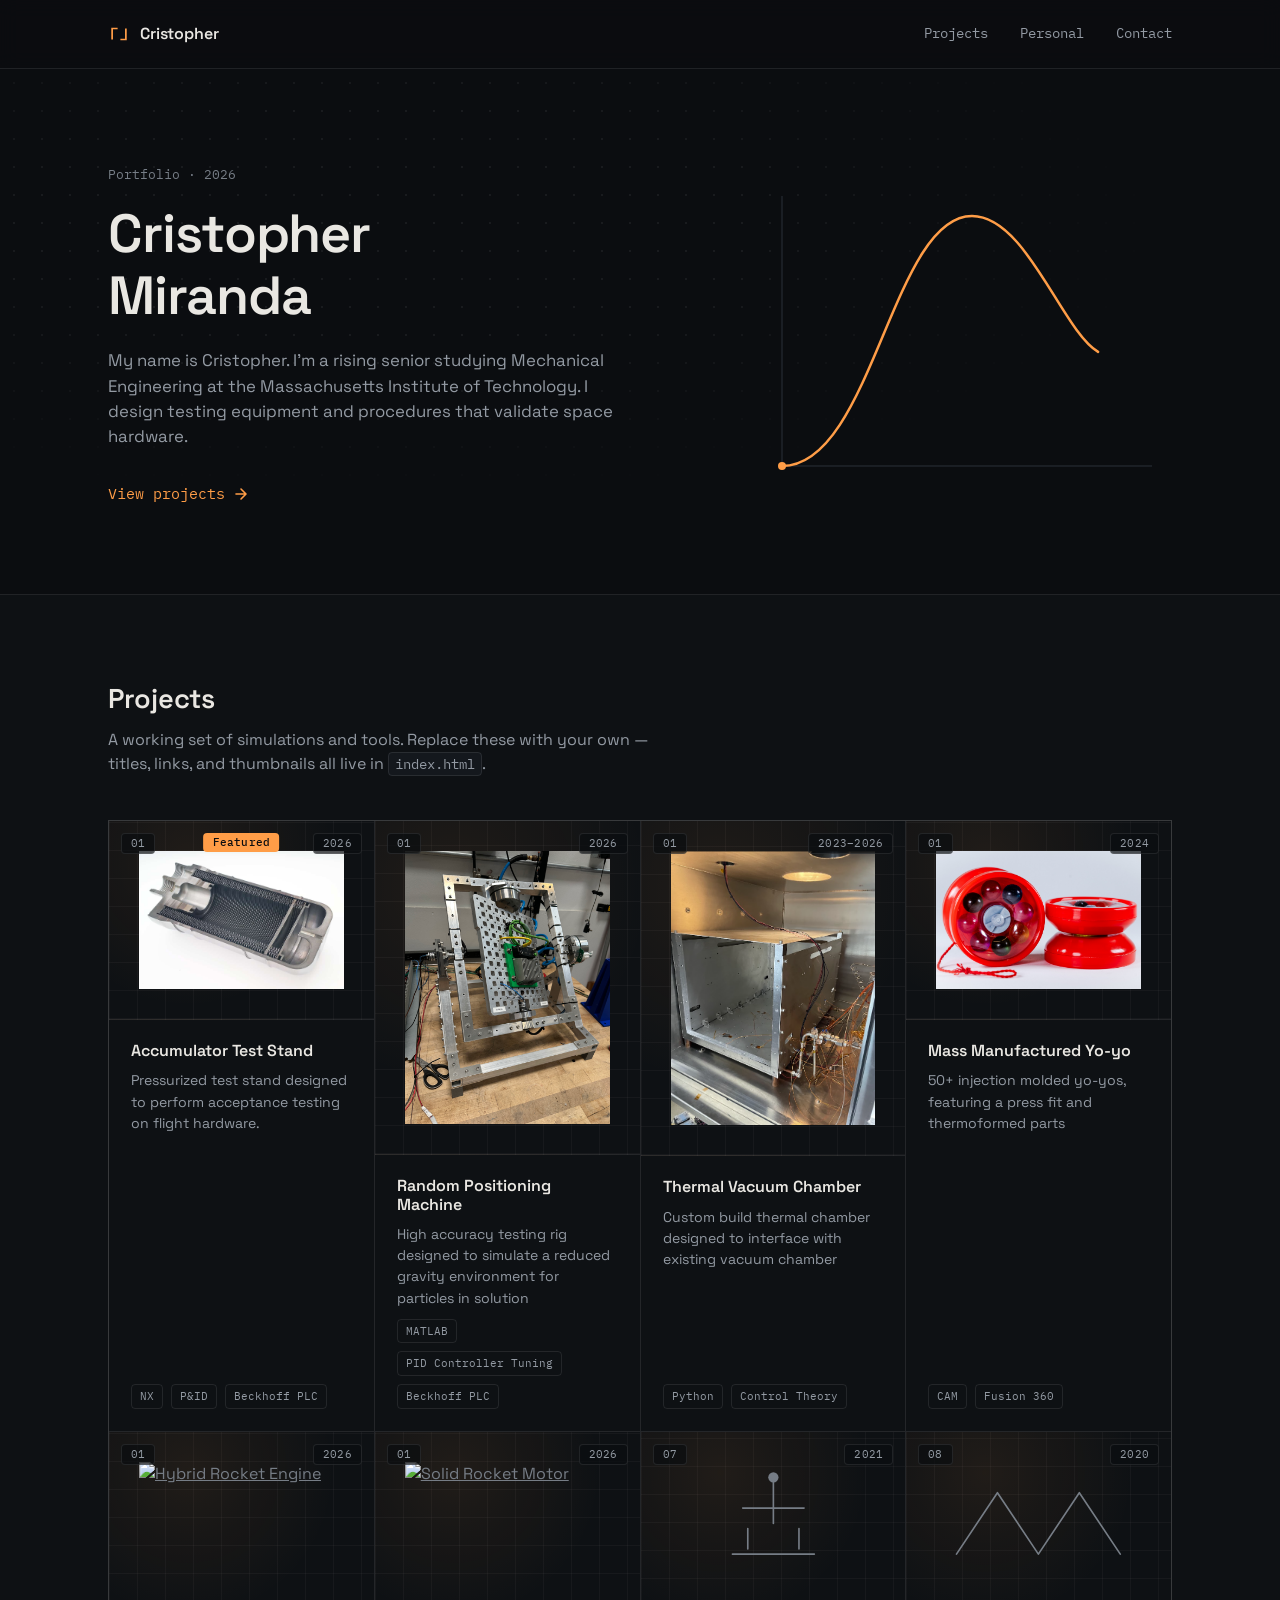
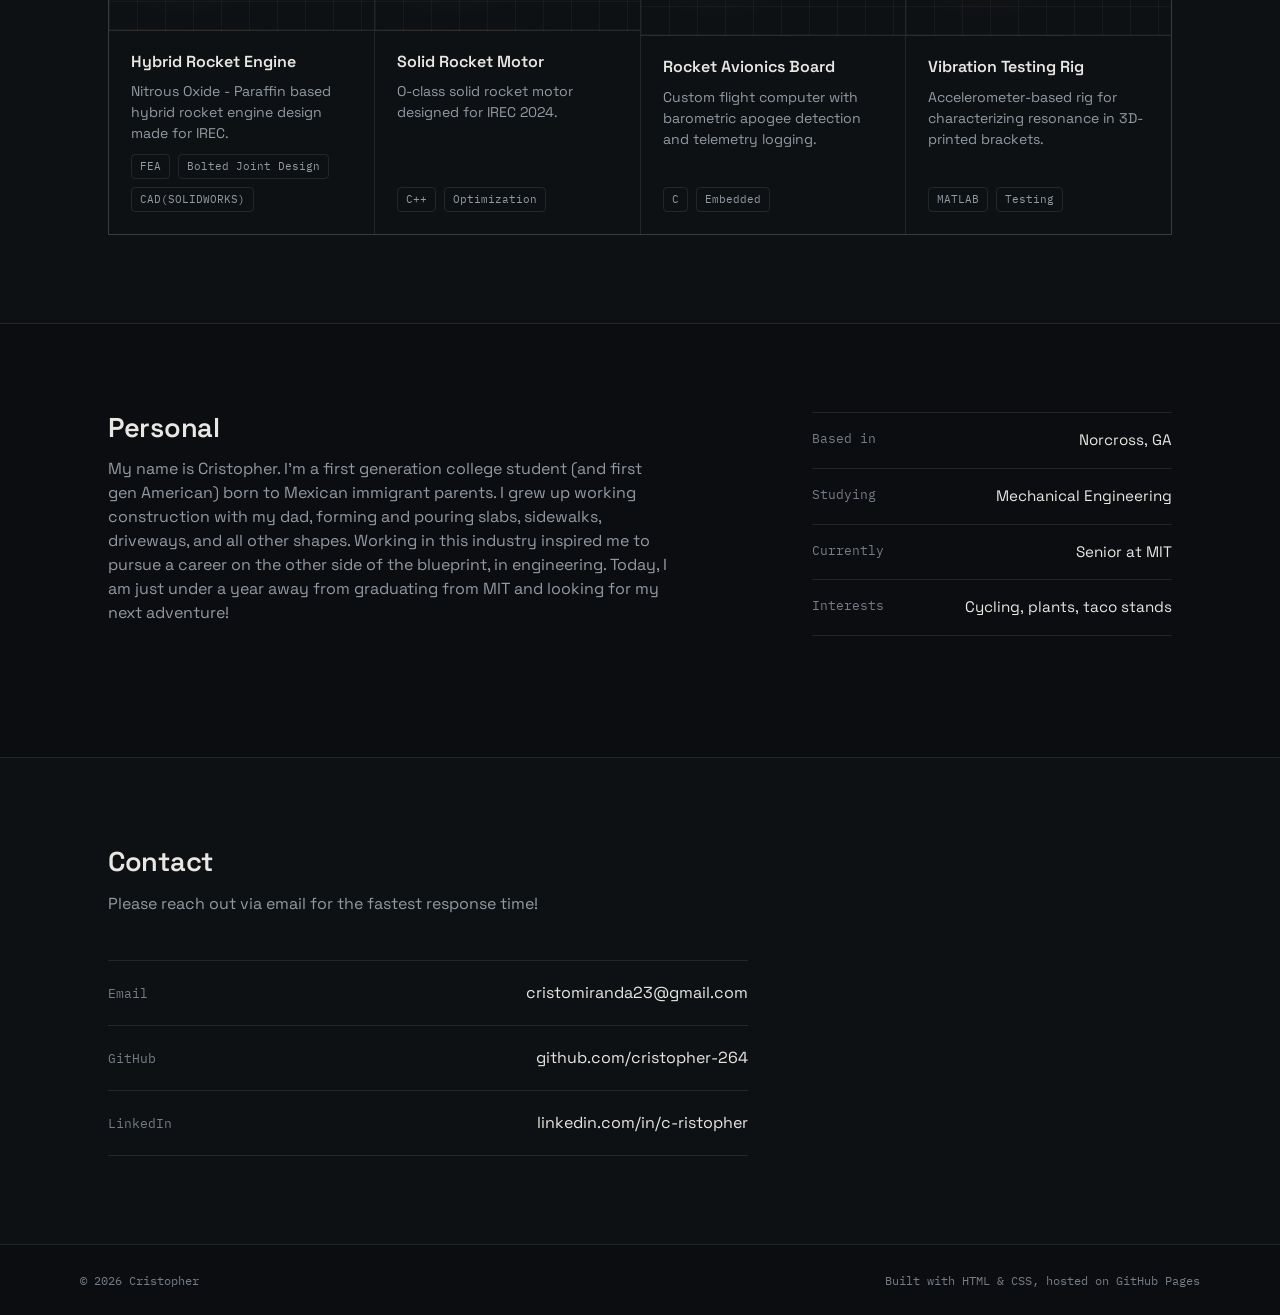
==== index.html @ 9277e711 "adding two projects and images" ====
<!DOCTYPE html>
<html lang="en">
<head>
<meta charset="UTF-8">
<meta name="viewport" content="width=device-width, initial-scale=1.0">
<title>Cristopher — Portfolio</title>
<meta name="description" content="Cristopher Miranda">
<link rel="icon" href="data:image/svg+xml,%3Csvg xmlns='http://www.w3.org/2000/svg' viewBox='0 0 32 32'%3E%3Crect width='32' height='32' fill='%230b0d10'/%3E%3Cpath d='M6 24 L6 8 M6 8 L14 8' stroke='%23ff9d47' stroke-width='2.5' fill='none'/%3E%3Cpath d='M26 8 L26 24 M26 24 L18 24' stroke='%23ff9d47' stroke-width='2.5' fill='none'/%3E%3C/svg%3E">
<link rel="preconnect" href="https://fonts.googleapis.com">
<link rel="preconnect" href="https://fonts.gstatic.com" crossorigin>
<link href="https://fonts.googleapis.com/css2?family=Space+Grotesk:wght@400;500;600;700&family=IBM+Plex+Mono:wght@400;500&display=swap" rel="stylesheet">
<link rel="stylesheet" href="style.css">
</head>
<body>

<a class="skip-link" href="#main">Skip to content</a>

<header class="site-header">
  <div class="wrap header-inner">
    <a class="brand" href="#top">
      <svg class="brand-mark" viewBox="0 0 32 32" aria-hidden="true">
        <path d="M6 24 L6 8 L14 8" stroke="currentColor" stroke-width="2.5" fill="none"/>
        <path d="M26 8 L26 24 L18 24" stroke="currentColor" stroke-width="2.5" fill="none"/>
      </svg>
      <span>Cristopher</span>
    </a>

    <button class="nav-toggle" id="navToggle" aria-expanded="false" aria-controls="primaryNav" aria-label="Toggle navigation">
      <span></span><span></span><span></span>
    </button>

    <nav class="primary-nav" id="primaryNav">
      <a href="#projects">Projects</a>
      <a href="#personal">Personal</a>
      <a href="#contact">Contact</a>
    </nav>
  </div>
</header>

<main id="main">

  <section class="hero" id="top">
    <div class="hero-grid" aria-hidden="true"></div>
    <div class="wrap hero-inner">
      <div class="hero-copy">
        <p class="eyebrow">Portfolio · 2026</p>
        <h1>Cristopher<br>Miranda</h1>
        <p class="hero-lede">
          My name is Cristopher. I'm a rising senior studying Mechanical
          Engineering at the Massachusetts Institute of Technology. I design
          testing equipment and procedures that validate space hardware. 
        </p>
        <a class="hero-link" href="#projects">
          View projects
          <svg viewBox="0 0 16 16" aria-hidden="true"><path d="M3 8h9M8 3l5 5-5 5" stroke="currentColor" stroke-width="1.6" fill="none" stroke-linecap="round" stroke-linejoin="round"/></svg>
        </a>
      </div>

      <svg class="hero-plot" viewBox="0 0 420 320" aria-hidden="true">
        <g class="plot-axes" stroke="#2a3138" stroke-width="1">
          <line x1="30" y1="290" x2="400" y2="290"/>
          <line x1="30" y1="290" x2="30" y2="20"/>
        </g>
        <path class="plot-curve" d="M30 290 C 120 290, 140 40, 220 40 S 340 290, 400 120"
              fill="none" stroke="#ff9d47" stroke-width="2.5" stroke-linecap="round"/>
        <circle class="plot-dot" cx="30" cy="290" r="4" fill="#ff9d47"/>
      </svg>
    </div>
  </section>

  <section class="projects" id="projects">
    <div class="wrap">
      <div class="section-head">
        <h2>Projects</h2>
        <p>A working set of simulations and tools. Replace these with your own — titles, links, and thumbnails all live in <code>index.html</code>.</p>
      </div>

      <div class="project-grid">

        <article class="project-card is-featured">
          <a class="project-art" href="projects/accumulator-test-stand.html" target="_blank" rel="noopener" aria-label="View Accumulator Test Stand project details">
            <span class="badge badge-index">01</span>
            <span class="badge badge-featured">Featured</span>
            <span class="badge badge-year">2026</span>
            <img src="images/accumulator-test-stand-thumb.jpg" alt="Accumulator Test Stand"> 
          </a>
          <div class="project-body">
            <h3>Accumulator Test Stand</h3>
            <p>Pressurized test stand designed to perform acceptance testing on flight hardware.</p>
            <div class="project-tags"><span>NX</span><span>P&ID</span><span>Beckhoff PLC</span></div>
          </div>
        </article>

        <article class="project-card">
          <a class="project-art" href="projects/random-positioning-machine.html" target="_blank" rel="noopener" aria-label="View Random Positioning Machine project details">
            <span class="badge badge-index">01</span>
            <span class="badge badge-year">2026</span>
            <img src="images/random-positioning-machine-thumb.jpg" alt="Random Positioning Machine"> 
          </a>
          <div class="project-body">
            <h3>Random Positioning Machine</h3>
            <p>High accuracy testing rig designed to simulate a reduced gravity environment for particles in solution</p>
            <div class="project-tags"><span>MATLAB</span><span>PID Controller Tuning</span><span>Beckhoff PLC</span></div>
          </div>
        </article>

        <article class="project-card">
          <a class="project-art" href="projects/thermal-vacuum-chamber.html" target="_blank" rel="noopener" aria-label="View Thermal Vacuum Chamber project details">
            <span class="badge badge-index">01</span>
            <span class="badge badge-year">2023–2026</span>
            <img src="images/thermal-vacuum-chamber-thumb.png" alt="Thermal Vacuum Chamber"> 
          </a>
          <div class="project-body">
            <h3>Thermal Vacuum Chamber</h3>
            <p>Custom build thermal chamber designed to interface with existing vacuum chamber</p>
            <div class="project-tags"><span>Python</span><span>Control Theory</span></div>
          </div>
        </article>

        <article class="project-card">
          <a class="project-art" href="projects/mass-manufactured-yoyo.html" target="_blank" rel="noopener" aria-label="View Yoyo project details">
            <span class="badge badge-index">01</span>
            <span class="badge badge-year">2024</span>
            <img src="images/mass-manufactured-yoyo-thumb.jpg" alt="Mass Manufactured Yoyo"> 
          </a>
          <div class="project-body">
            <h3>Mass Manufactured Yo-yo</h3>
            <p>50+ injection molded yo-yos, featuring a press fit and thermoformed parts</p>
            <div class="project-tags"><span>CAM</span><span>Fusion 360</span></div>
          </div>
        </article>

        <article class="project-card">
          <a class="project-art" href="projects/hybrid-rocket-engine.html" target="_blank" rel="noopener" aria-label="View Hybrid Rocket Engine project details">
            <span class="badge badge-index">01</span>
            <span class="badge badge-year">2026</span>
            <img src="images/hybrid-rocket-engine.jpg" alt="Hybrid Rocket Engine"> 
          </a>
          <div class="project-body">
            <h3>Hybrid Rocket Engine</h3>
            <p>Nitrous Oxide - Paraffin based hybrid rocket engine design made for IREC.</p>
            <div class="project-tags"><span>FEA</span><span>Bolted Joint Design</span><span>CAD(SOLIDWORKS)</span></div>
          </div>
        </article>

        <article class="project-card">
          <a class="project-art" href="projects/solid-rocket-motor.html" target="_blank" rel="noopener" aria-label="View Solid Rocket Motor project details">
            <span class="badge badge-index">01</span>
            <span class="badge badge-year">2026</span>
            <img src="images/solid-rocket-motor-thumb.jpg" alt="Solid Rocket Motor"> 
          </a>
          <div class="project-body">
            <h3>Solid Rocket Motor</h3>
            <p>O-class solid rocket motor designed for IREC 2024.</p>
            <div class="project-tags"><span>C++</span><span>Optimization</span></div>
          </div>
        </article>

        <article class="project-card">
          <div class="project-art">
            <span class="badge badge-index">07</span>
            <span class="badge badge-year">2021</span>
            <svg viewBox="0 0 200 140" aria-hidden="true">
              <path d="M100 15 L100 60 M70 45 L130 45 M60 90 h80 M75 65 v20 M125 65 v20" fill="none" stroke="currentColor" stroke-width="1.6" stroke-linecap="round"/>
              <circle cx="100" cy="15" r="5" fill="currentColor"/>
            </svg>
          </div>
          <div class="project-body">
            <h3>Rocket Avionics Board</h3>
            <p>Custom flight computer with barometric apogee detection and telemetry logging.</p>
            <div class="project-tags"><span>C</span><span>Embedded</span></div>
          </div>
        </article>

        <article class="project-card">
          <div class="project-art">
            <span class="badge badge-index">08</span>
            <span class="badge badge-year">2020</span>
            <svg viewBox="0 0 200 140" aria-hidden="true">
              <path d="M20 90 L60 30 L100 90 L140 30 L180 90" fill="none" stroke="currentColor" stroke-width="1.6" stroke-linejoin="round" stroke-linecap="round"/>
            </svg>
          </div>
          <div class="project-body">
            <h3>Vibration Testing Rig</h3>
            <p>Accelerometer-based rig for characterizing resonance in 3D-printed brackets.</p>
            <div class="project-tags"><span>MATLAB</span><span>Testing</span></div>
          </div>
        </article>

      </div>
    </div>
  </section>

  <section class="personal" id="personal">
    <div class="wrap personal-inner">
      <div class="section-head">
        <h2>Personal</h2>
        <p>
          My name is Cristopher. I'm a first generation college student (and first 
          gen American) born to Mexican immigrant parents. I grew up working construction
          with my dad, forming and pouring slabs, sidewalks, driveways, and all other
          shapes. Working in this industry inspired me to pursue a career on the other
          side of the blueprint, in engineering. Today, I am just under a year away from 
          graduating from MIT and looking for my next adventure!
        </p>
      </div>

      <dl class="readout">
        <div><dt>Based in</dt><dd>Norcross, GA</dd></div>
        <div><dt>Studying</dt><dd>Mechanical Engineering</dd></div>
        <div><dt>Currently</dt><dd>Senior at MIT</dd></div>
        <div><dt>Interests</dt><dd>Cycling, plants, taco stands</dd></div>
      </dl>
    </div>
  </section>

  <section class="contact" id="contact">
    <div class="wrap contact-inner">
      <div class="section-head">
        <h2>Contact</h2>
        <p>Please reach out via email for the fastest response time!</p>
      </div>

      <ul class="contact-list">
        <li><span>Email</span><a href="mailto:cristomiranda23@gmail.com">cristomiranda23@gmail.com</a></li>
        <li><span>GitHub</span><a href="https://github.com/cristopher-264" target="_blank" rel="noopener">github.com/cristopher-264</a></li>
        <li><span>LinkedIn</span><a href="https://www.linkedin.com/in/c-ristopher" target="_blank" rel="noopener">linkedin.com/in/c-ristopher</a></li>
      </ul>
    </div>
  </section>

</main>

<footer class="site-footer">
  <div class="wrap footer-inner">
    <span>&copy; <span id="year"></span> Cristopher</span>
    <span>Built with HTML &amp; CSS, hosted on GitHub Pages</span>
  </div>
</footer>

<script src="script.js"></script>
</body>
</html>
---- style.css ----
/* ---------------------------------------------------
   Tokens
--------------------------------------------------- */
:root{
  --bg: #0b0d10;
  --bg-alt: #0e1114;
  --surface: #14181d;
  --border: rgba(255,255,255,0.09);
  --border-strong: rgba(255,255,255,0.18);
  --text: #e9e7e2;
  --text-dim: #939aa3;
  --text-faint: #767d86;
  --accent: #ff9d47;
  --accent-dim: rgba(255,157,71,0.14);

  --font-display: 'Space Grotesk', system-ui, sans-serif;
  --font-mono: 'IBM Plex Mono', ui-monospace, monospace;

  --wrap: 1120px;
}

*{ box-sizing: border-box; }
html{ scroll-behavior: smooth; }

body{
  margin: 0;
  background: var(--bg);
  color: var(--text);
  font-family: var(--font-display);
  line-height: 1.5;
  -webkit-font-smoothing: antialiased;
}

@media (prefers-reduced-motion: reduce){
  html{ scroll-behavior: auto; }
  *{ animation-duration: 0.01ms !important; animation-iteration-count: 1 !important; transition-duration: 0.01ms !important; }
}

.wrap{
  max-width: var(--wrap);
  margin: 0 auto;
  padding: 0 28px;
}

h1, h2, h3{
  font-family: var(--font-display);
  font-weight: 600;
  line-height: 1.15;
  margin: 0;
}

p{ margin: 0; }

a{ color: inherit; }

code{
  font-family: var(--font-mono);
  background: var(--surface);
  border: 1px solid var(--border);
  padding: 0.1em 0.4em;
  border-radius: 4px;
  font-size: 0.9em;
}

.skip-link{
  position: absolute;
  left: -999px;
  top: 0;
  background: var(--accent);
  color: #14181d;
  padding: 10px 16px;
  font-family: var(--font-mono);
  font-size: 0.85rem;
  z-index: 100;
}
.skip-link:focus{ left: 12px; top: 12px; }

:focus-visible{
  outline: 2px solid var(--accent);
  outline-offset: 3px;
}

/* ---------------------------------------------------
   Header
--------------------------------------------------- */
.site-header{
  position: sticky;
  top: 0;
  z-index: 50;
  background: rgba(11,13,16,0.82);
  backdrop-filter: blur(10px);
  border-bottom: 1px solid var(--border);
}

.header-inner{
  display: flex;
  align-items: center;
  justify-content: space-between;
  height: 68px;
}

.brand{
  display: flex;
  align-items: center;
  gap: 10px;
  text-decoration: none;
  font-weight: 600;
  letter-spacing: -0.01em;
  color: var(--text);
}

.brand-mark{
  width: 22px;
  height: 22px;
  color: var(--accent);
}

.primary-nav{
  display: flex;
  gap: 32px;
  font-family: var(--font-mono);
  font-size: 0.88rem;
}

.primary-nav a{
  text-decoration: none;
  color: var(--text-dim);
  padding: 6px 0;
  border-bottom: 1px solid transparent;
  transition: color 0.15s ease, border-color 0.15s ease;
}

.primary-nav a:hover,
.primary-nav a:focus-visible{
  color: var(--text);
  border-color: var(--accent);
}

.nav-toggle{
  display: none;
  flex-direction: column;
  justify-content: center;
  gap: 5px;
  width: 34px;
  height: 34px;
  background: none;
  border: 1px solid var(--border-strong);
  border-radius: 4px;
  cursor: pointer;
}

.nav-toggle span{
  display: block;
  height: 1.5px;
  margin: 0 7px;
  background: var(--text);
}

/* ---------------------------------------------------
   Hero
--------------------------------------------------- */
.hero{
  position: relative;
  overflow: hidden;
  padding: 96px 0 88px;
  border-bottom: 1px solid var(--border);
}

.hero-grid{
  position: absolute;
  inset: 0;
  background-image:
    radial-gradient(circle, rgba(255,255,255,0.06) 1px, transparent 1px);
  background-size: 28px 28px;
  mask-image: radial-gradient(ellipse 70% 60% at 30% 30%, black 40%, transparent 90%);
  pointer-events: none;
}

.hero-inner{
  position: relative;
  display: grid;
  grid-template-columns: minmax(0, 1fr) minmax(0, 420px);
  align-items: center;
  gap: 48px;
}

.eyebrow{
  font-family: var(--font-mono);
  font-size: 0.82rem;
  color: var(--text-faint);
  margin-bottom: 18px;
}

.hero-copy h1{
  font-size: clamp(2.2rem, 4.2vw, 3.4rem);
  letter-spacing: -0.02em;
  max-width: 14ch;
}

.hero-lede{
  display: block;
  margin-top: 22px;
  max-width: 46ch;
  color: var(--text-dim);
  font-size: 1.05rem;
}

.hero-link{
  display: inline-flex;
  align-items: center;
  gap: 8px;
  margin-top: 34px;
  text-decoration: none;
  color: var(--accent);
  font-family: var(--font-mono);
  font-size: 0.92rem;
  border-bottom: 1px solid transparent;
  transition: border-color 0.15s ease, gap 0.15s ease;
}

.hero-link svg{ width: 16px; height: 16px; transition: transform 0.15s ease; }

.hero-link:hover,
.hero-link:focus-visible{
  border-color: var(--accent);
}
.hero-link:hover svg{ transform: translateX(3px); }

.hero-plot{
  width: 100%;
  height: auto;
  justify-self: end;
}

.plot-curve{
  stroke-dasharray: 520;
  stroke-dashoffset: 520;
  animation: draw 1.4s ease forwards 0.3s;
}

.plot-dot{
  opacity: 0;
  animation: fadeIn 0.4s ease forwards 1.5s;
}

@keyframes draw{ to{ stroke-dashoffset: 0; } }
@keyframes fadeIn{ to{ opacity: 1; } }

/* ---------------------------------------------------
   Section shared
--------------------------------------------------- */
section{ padding: 88px 0; }

.section-head{
  max-width: 56ch;
  margin-bottom: 44px;
}

.section-head h2{
  font-size: 1.7rem;
  letter-spacing: -0.01em;
  margin-bottom: 14px;
}

.section-head p{
  color: var(--text-dim);
  font-size: 1rem;
}

.projects{ background: var(--bg-alt); border-bottom: 1px solid var(--border); }

/* ---------------------------------------------------
   Project grid
--------------------------------------------------- */
.project-grid{
  display: grid;
  grid-template-columns: repeat(4, 1fr);
  gap: 1px;
  background: var(--border);
  border: 1px solid var(--border);
}

.project-card{
  background: var(--bg-alt);
  display: flex;
  flex-direction: column;
  transition: background 0.15s ease;
}

.project-card:hover{ background: var(--surface); }

.project-art{
  position: relative;
  color: var(--text-faint);
  aspect-ratio: 4 / 3;
  background:
    radial-gradient(circle at 30% 20%, rgba(255,157,71,0.08), transparent 60%),
    repeating-linear-gradient(0deg, rgba(255,255,255,0.035) 0 1px, transparent 1px 28px),
    repeating-linear-gradient(90deg, rgba(255,255,255,0.035) 0 1px, transparent 1px 28px);
  border-bottom: 1px solid var(--border);
  display: flex;
  align-items: center;
  justify-content: center;
  padding: 30px;
  transition: color 0.2s ease;
}

.project-card:hover .project-art{ color: var(--accent); }

.project-art svg{ width: 100%; height: 100%; }

.badge{
  position: absolute;
  font-family: var(--font-mono);
  font-size: 0.68rem;
  letter-spacing: 0.02em;
  padding: 4px 9px;
  border-radius: 4px;
  line-height: 1;
}

.badge-index{
  top: 12px;
  left: 12px;
  color: var(--text-dim);
  background: rgba(11,13,16,0.7);
  border: 1px solid var(--border);
}

.badge-year{
  top: 12px;
  right: 12px;
  color: var(--text-dim);
  background: rgba(11,13,16,0.7);
  border: 1px solid var(--border);
}

.badge-featured{
  top: 12px;
  left: 50%;
  transform: translateX(-50%);
  color: var(--bg);
  background: var(--accent);
  font-weight: 500;
}

.project-body{
  padding: 22px;
  display: flex;
  flex-direction: column;
  gap: 10px;
  flex-grow: 1;
}

.project-card h3{
  font-size: 1rem;
}

.project-card p{
  color: var(--text-dim);
  font-size: 0.88rem;
  flex-grow: 1;
}

.project-tags{
  display: flex;
  gap: 8px;
  flex-wrap: wrap;
}

.project-tags span{
  font-family: var(--font-mono);
  font-size: 0.7rem;
  color: var(--text-dim);
  border: 1px solid var(--border);
  border-radius: 4px;
  padding: 3px 8px;
}

/* ---------------------------------------------------
   Personal
--------------------------------------------------- */
.personal-inner{
  display: grid;
  grid-template-columns: minmax(0, 1fr) minmax(0, 360px);
  gap: 56px;
}

.readout{
  margin: 0;
  border-top: 1px solid var(--border);
}

.readout div{
  display: flex;
  justify-content: space-between;
  gap: 16px;
  padding: 16px 0;
  border-bottom: 1px solid var(--border);
}

.readout dt{
  font-family: var(--font-mono);
  font-size: 0.82rem;
  color: var(--text-faint);
}

.readout dd{
  margin: 0;
  text-align: right;
  color: var(--text);
  font-size: 0.95rem;
  max-width: 60%;
}

/* ---------------------------------------------------
   Contact
--------------------------------------------------- */
.contact{ background: var(--bg-alt); border-top: 1px solid var(--border); }

.contact-list{
  list-style: none;
  margin: 0;
  padding: 0;
  border-top: 1px solid var(--border);
  max-width: 640px;
}

.contact-list li{
  display: flex;
  justify-content: space-between;
  align-items: baseline;
  gap: 16px;
  padding: 20px 0;
  border-bottom: 1px solid var(--border);
}

.contact-list span{
  font-family: var(--font-mono);
  font-size: 0.82rem;
  color: var(--text-faint);
  flex-shrink: 0;
}

.contact-list a{
  text-decoration: none;
  color: var(--text);
  font-size: 1rem;
}

.contact-list a:hover,
.contact-list a:focus-visible{ color: var(--accent); }

/* ---------------------------------------------------
   Footer
--------------------------------------------------- */
.site-footer{
  border-top: 1px solid var(--border);
}

.footer-inner{
  display: flex;
  justify-content: space-between;
  padding: 26px 0;
  font-family: var(--font-mono);
  font-size: 0.78rem;
  color: var(--text-faint);
}

/* ---------------------------------------------------
   Responsive
--------------------------------------------------- */
@media (max-width: 1024px){
  .project-grid{ grid-template-columns: repeat(2, 1fr); }
}

@media (max-width: 860px){
  .hero-inner{ grid-template-columns: 1fr; }
  .hero-plot{ justify-self: start; max-width: 340px; }
  .personal-inner{ grid-template-columns: 1fr; }
}

@media (max-width: 640px){
  .nav-toggle{ display: flex; }

  .primary-nav{
    position: absolute;
    top: 68px;
    left: 0;
    right: 0;
    flex-direction: column;
    gap: 0;
    background: var(--bg);
    border-bottom: 1px solid var(--border);
    max-height: 0;
    overflow: hidden;
    transition: max-height 0.2s ease;
  }

  .primary-nav.open{ max-height: 220px; }

  .primary-nav a{
    padding: 16px 28px;
    border-bottom: 1px solid var(--border);
    width: 100%;
  }

  .project-grid{ grid-template-columns: 1fr; }

  .readout dd{ max-width: 100%; }

  .footer-inner{ flex-direction: column; gap: 6px; }
}

 .project-art img { width: 100%; height: 100%; object-fit: cover; }
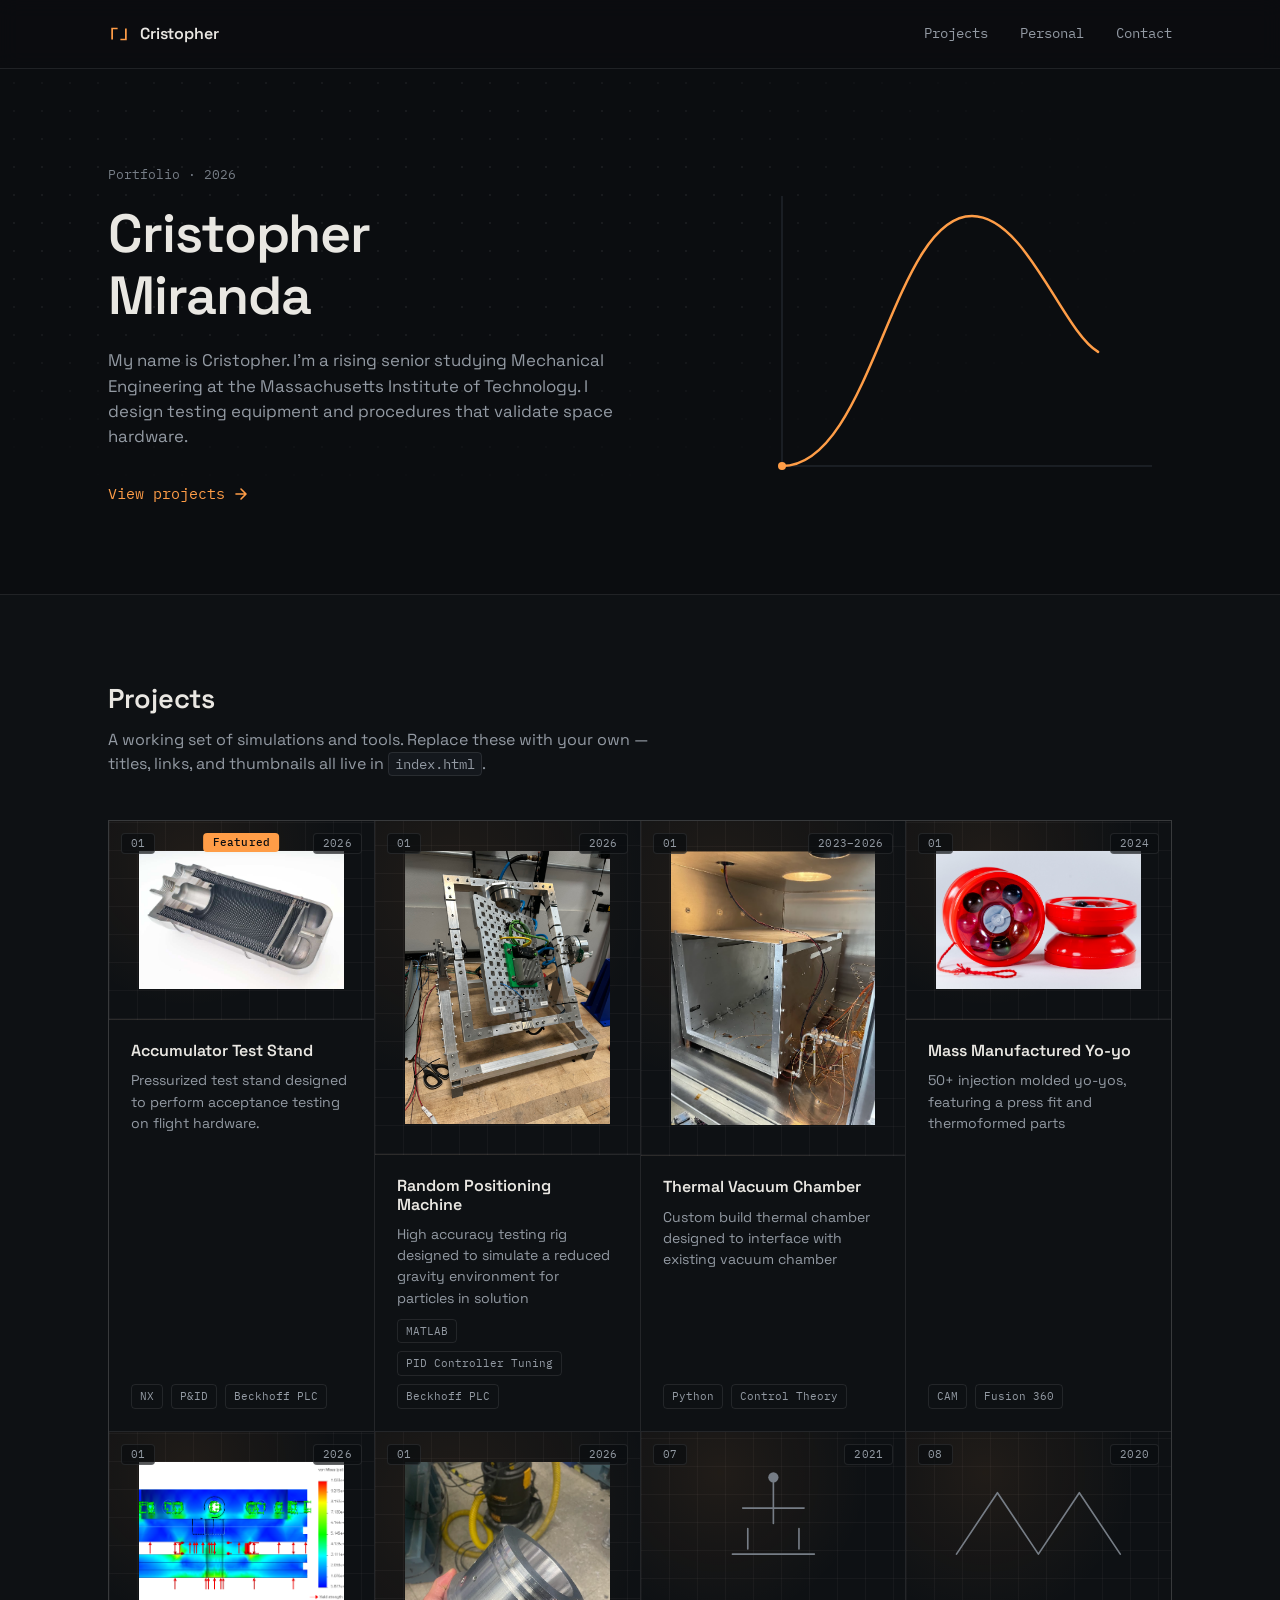
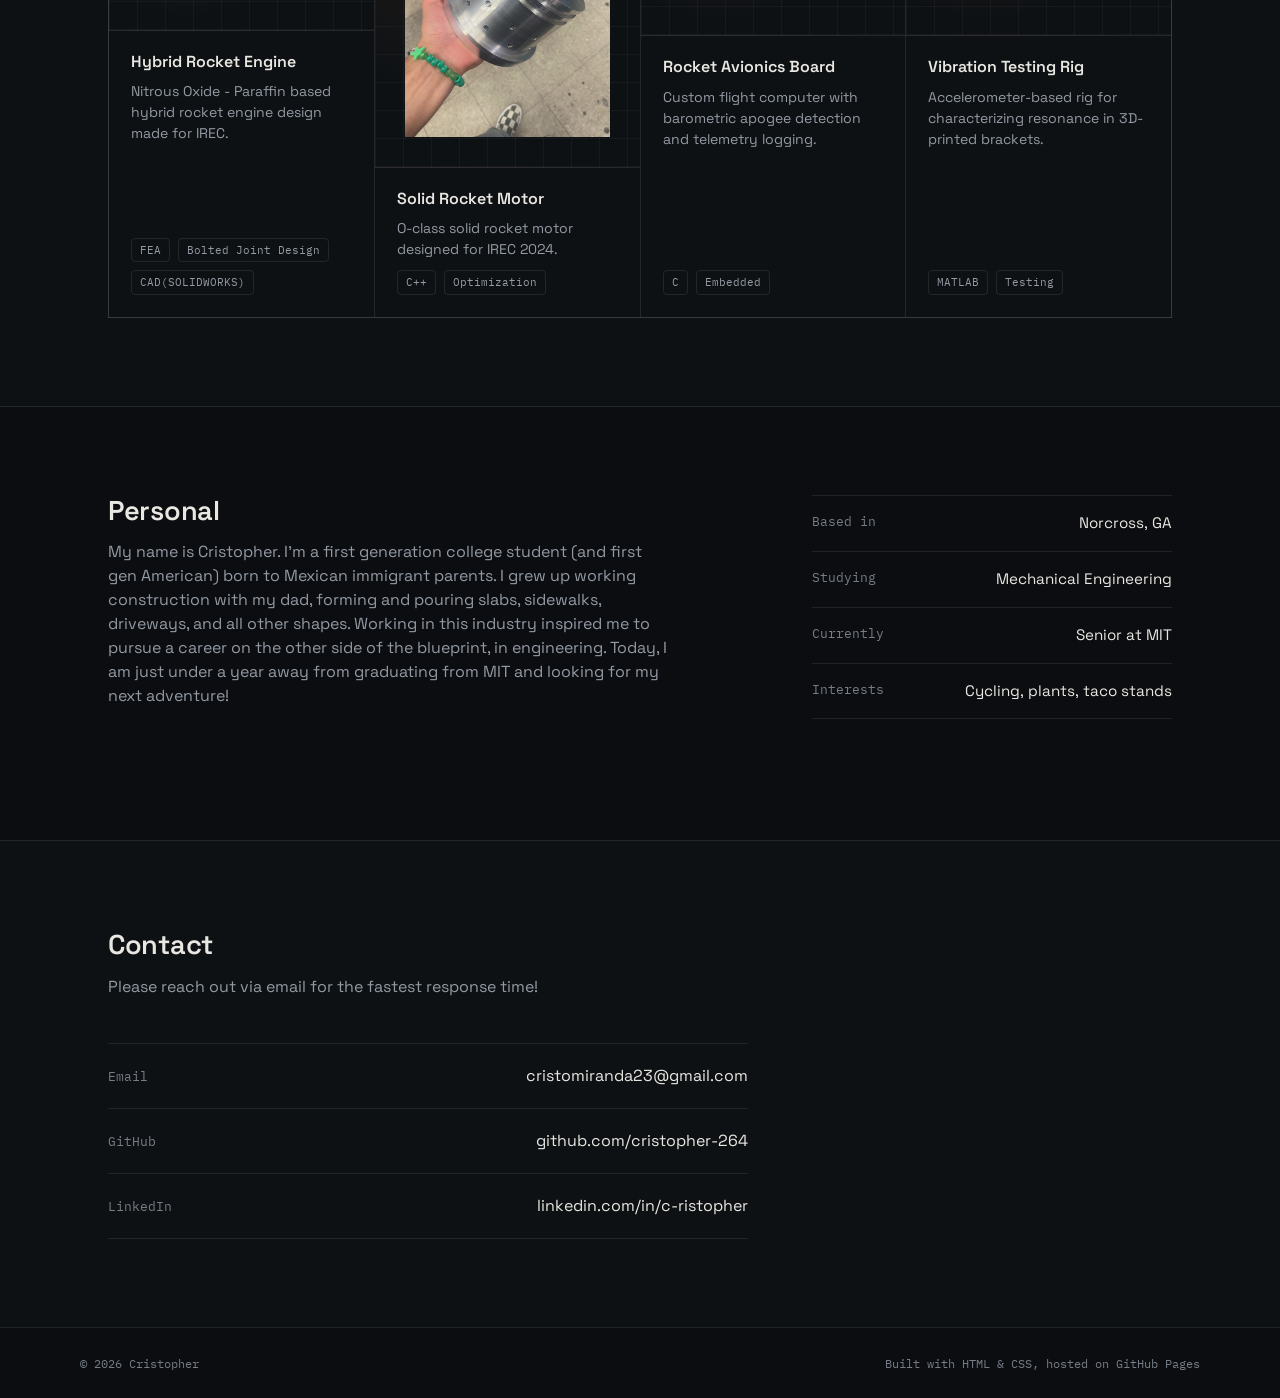
==== commit 4dc5ed2a: "fixing photo file names" ====
--- a/index.html
+++ b/index.html
@@ -134,7 +134,7 @@
           <a class="project-art" href="projects/hybrid-rocket-engine.html" target="_blank" rel="noopener" aria-label="View Hybrid Rocket Engine project details">
             <span class="badge badge-index">01</span>
             <span class="badge badge-year">2026</span>
-            <img src="images/hybrid-rocket-engine.jpg" alt="Hybrid Rocket Engine"> 
+            <img src="images/hybrid-rocket-engine-thumb.png" alt="Hybrid Rocket Engine"> 
           </a>
           <div class="project-body">
             <h3>Hybrid Rocket Engine</h3>
@@ -147,7 +147,7 @@
           <a class="project-art" href="projects/solid-rocket-motor.html" target="_blank" rel="noopener" aria-label="View Solid Rocket Motor project details">
             <span class="badge badge-index">01</span>
             <span class="badge badge-year">2026</span>
-            <img src="images/solid-rocket-motor-thumb.jpg" alt="Solid Rocket Motor"> 
+            <img src="images/solid-rocket-motor-thumb.png" alt="Solid Rocket Motor"> 
           </a>
           <div class="project-body">
             <h3>Solid Rocket Motor</h3>
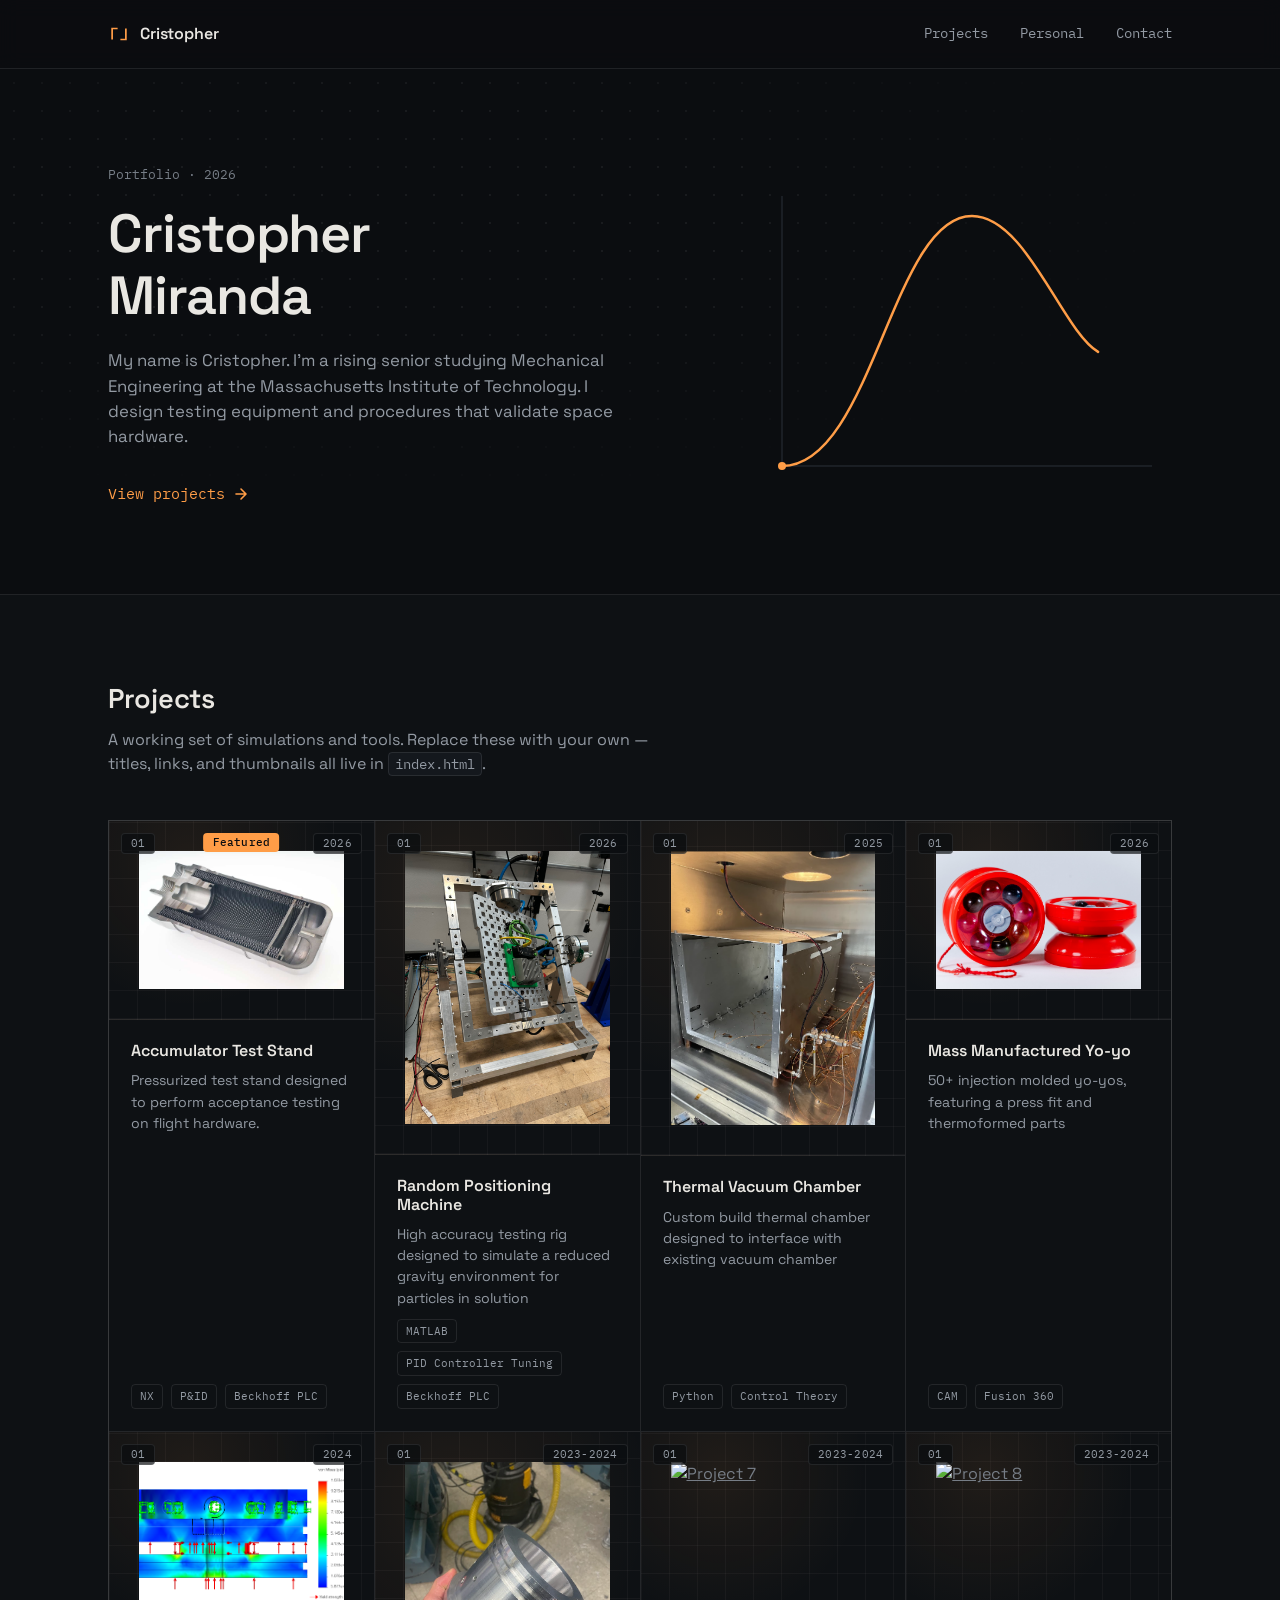
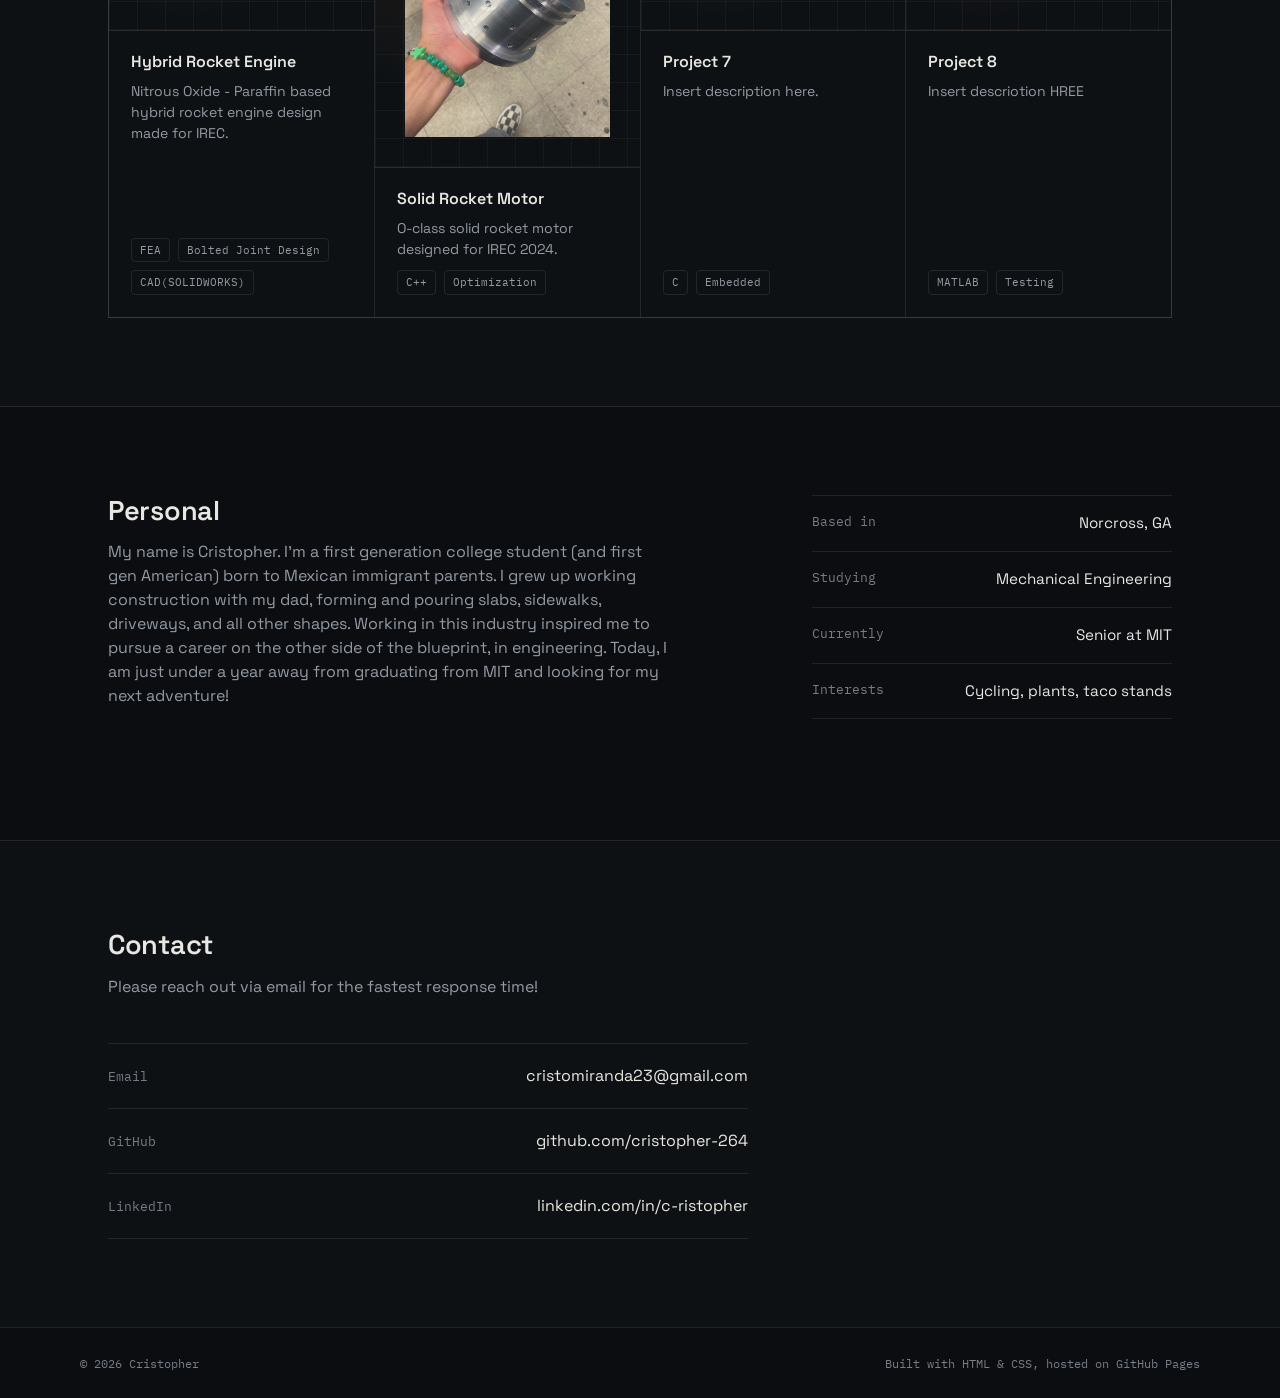
==== commit e63490aa: "add projects 7,8 as blanks" ====
--- a/index.html
+++ b/index.html
@@ -107,7 +107,7 @@
         <article class="project-card">
           <a class="project-art" href="projects/thermal-vacuum-chamber.html" target="_blank" rel="noopener" aria-label="View Thermal Vacuum Chamber project details">
             <span class="badge badge-index">01</span>
-            <span class="badge badge-year">2023–2026</span>
+            <span class="badge badge-year">2025</span>
             <img src="images/thermal-vacuum-chamber-thumb.png" alt="Thermal Vacuum Chamber"> 
           </a>
           <div class="project-body">
@@ -120,7 +120,7 @@
         <article class="project-card">
           <a class="project-art" href="projects/mass-manufactured-yoyo.html" target="_blank" rel="noopener" aria-label="View Yoyo project details">
             <span class="badge badge-index">01</span>
-            <span class="badge badge-year">2024</span>
+            <span class="badge badge-year">2026</span>
             <img src="images/mass-manufactured-yoyo-thumb.jpg" alt="Mass Manufactured Yoyo"> 
           </a>
           <div class="project-body">
@@ -133,7 +133,7 @@
         <article class="project-card">
           <a class="project-art" href="projects/hybrid-rocket-engine.html" target="_blank" rel="noopener" aria-label="View Hybrid Rocket Engine project details">
             <span class="badge badge-index">01</span>
-            <span class="badge badge-year">2026</span>
+            <span class="badge badge-year">2024</span>
             <img src="images/hybrid-rocket-engine-thumb.png" alt="Hybrid Rocket Engine"> 
           </a>
           <div class="project-body">
@@ -146,7 +146,7 @@
         <article class="project-card">
           <a class="project-art" href="projects/solid-rocket-motor.html" target="_blank" rel="noopener" aria-label="View Solid Rocket Motor project details">
             <span class="badge badge-index">01</span>
-            <span class="badge badge-year">2026</span>
+            <span class="badge badge-year">2023-2024</span>
             <img src="images/solid-rocket-motor-thumb.png" alt="Solid Rocket Motor"> 
           </a>
           <div class="project-body">
@@ -157,32 +157,27 @@
         </article>
 
         <article class="project-card">
-          <div class="project-art">
-            <span class="badge badge-index">07</span>
-            <span class="badge badge-year">2021</span>
-            <svg viewBox="0 0 200 140" aria-hidden="true">
-              <path d="M100 15 L100 60 M70 45 L130 45 M60 90 h80 M75 65 v20 M125 65 v20" fill="none" stroke="currentColor" stroke-width="1.6" stroke-linecap="round"/>
-              <circle cx="100" cy="15" r="5" fill="currentColor"/>
-            </svg>
-          </div>
-          <div class="project-body">
-            <h3>Rocket Avionics Board</h3>
-            <p>Custom flight computer with barometric apogee detection and telemetry logging.</p>
+          <a class="project-art" href="projects/project-7.html" target="_blank" rel="noopener" aria-label="View ___ project details">
+            <span class="badge badge-index">01</span>
+            <span class="badge badge-year">2023-2024</span>
+            <img src="images/project-7.png" alt="Project 7"> 
+          </a>
+          <div class="project-body">
+            <h3>Project 7</h3>
+            <p>Insert description here.</p>
             <div class="project-tags"><span>C</span><span>Embedded</span></div>
           </div>
         </article>
 
         <article class="project-card">
-          <div class="project-art">
-            <span class="badge badge-index">08</span>
-            <span class="badge badge-year">2020</span>
-            <svg viewBox="0 0 200 140" aria-hidden="true">
-              <path d="M20 90 L60 30 L100 90 L140 30 L180 90" fill="none" stroke="currentColor" stroke-width="1.6" stroke-linejoin="round" stroke-linecap="round"/>
-            </svg>
-          </div>
-          <div class="project-body">
-            <h3>Vibration Testing Rig</h3>
-            <p>Accelerometer-based rig for characterizing resonance in 3D-printed brackets.</p>
+          <a class="project-art" href="projects/project-8.html" target="_blank" rel="noopener" aria-label="View ___ project details">
+            <span class="badge badge-index">01</span>
+            <span class="badge badge-year">2023-2024</span>
+            <img src="images/project-8.png" alt="Project 8"> 
+          </a>
+          <div class="project-body">
+            <h3>Project 8</h3>
+            <p>Insert descriotion HREE</p>
             <div class="project-tags"><span>MATLAB</span><span>Testing</span></div>
           </div>
         </article>
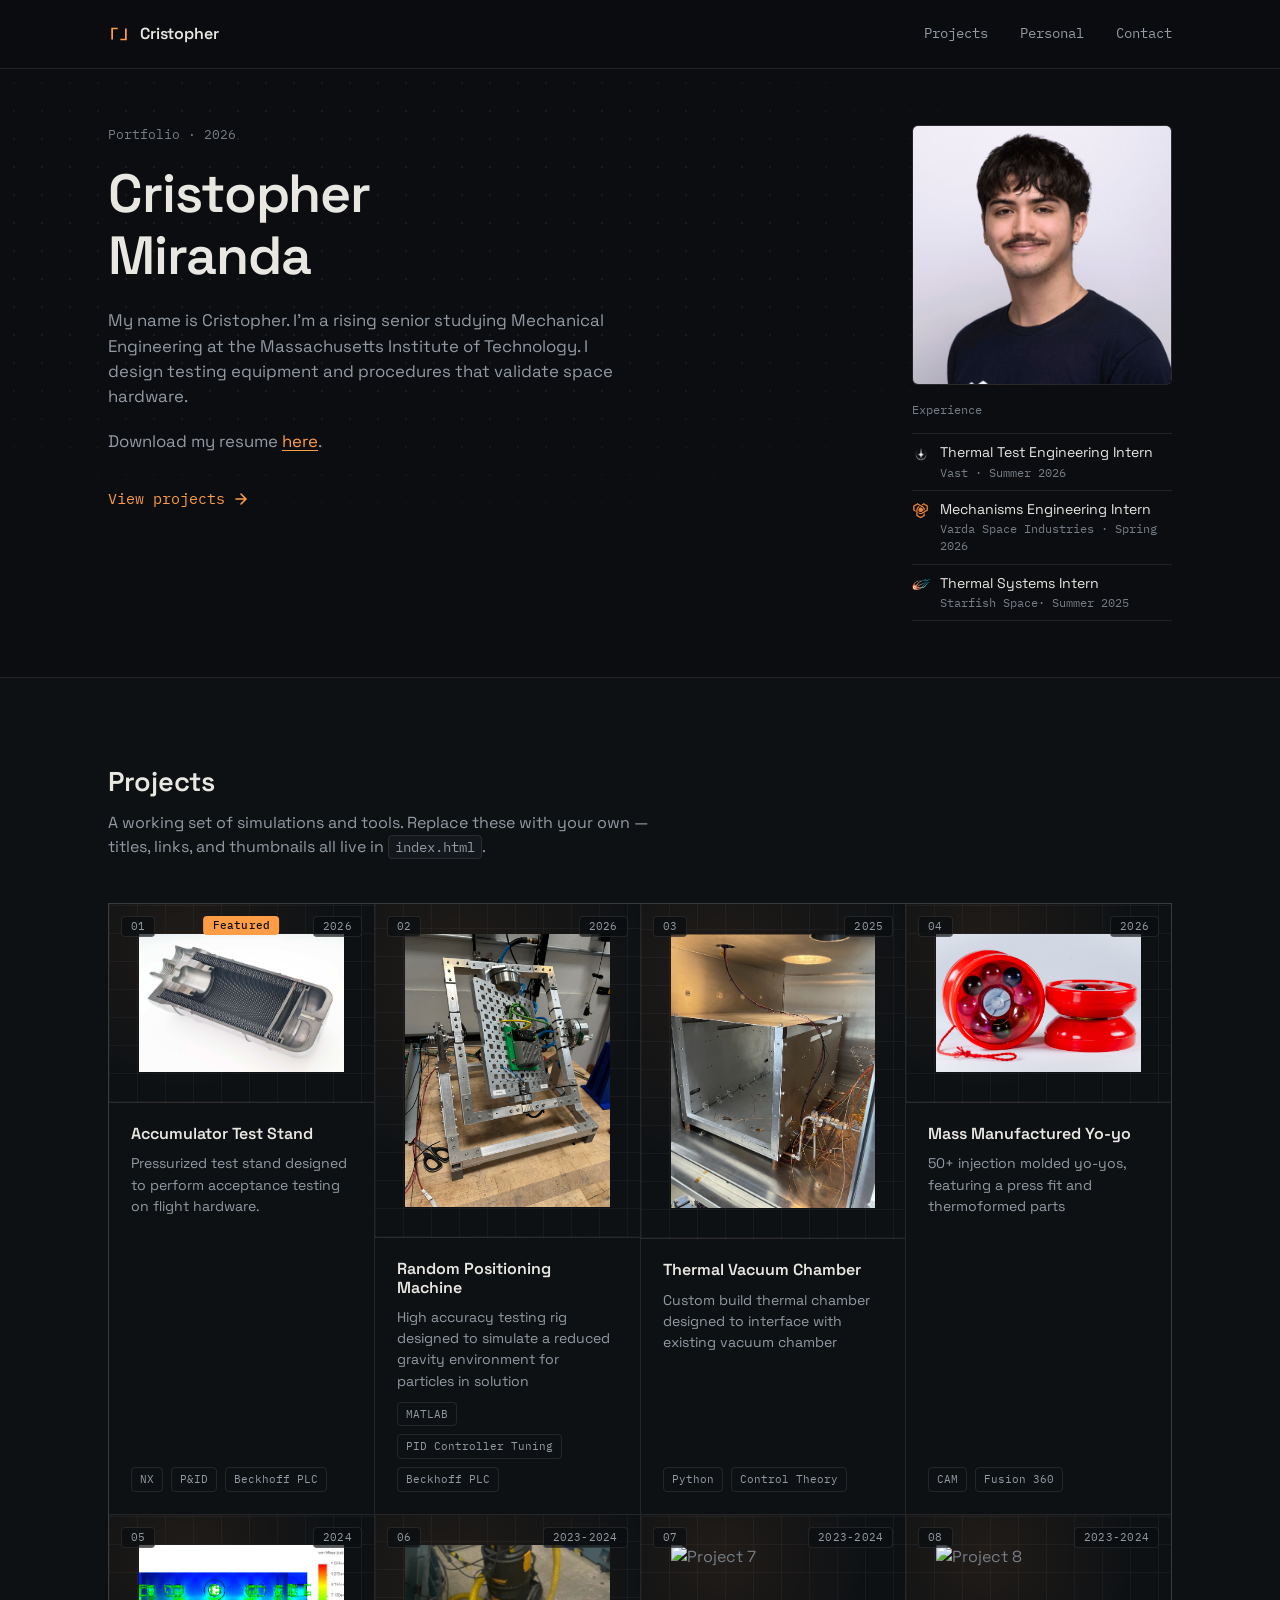
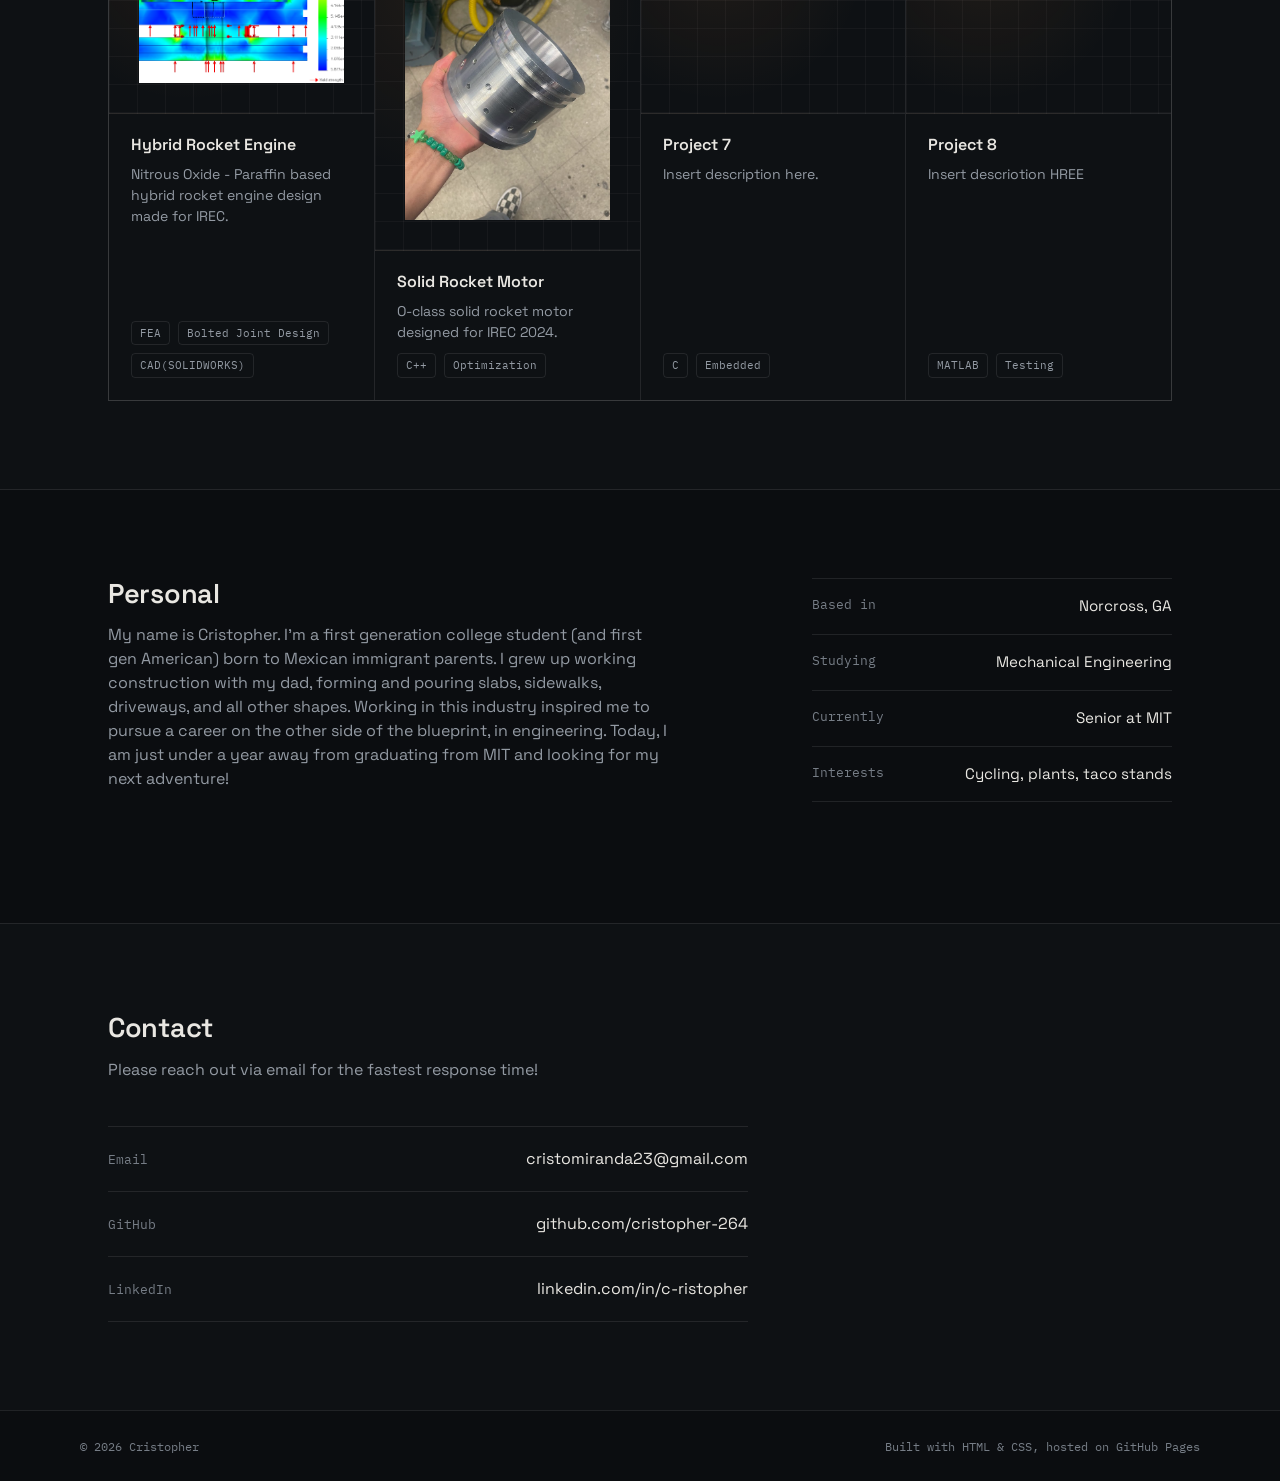
==== commit 369e5bba: "adding to home page" ====
--- a/index.html
+++ b/index.html
@@ -50,21 +50,43 @@
           Engineering at the Massachusetts Institute of Technology. I design
           testing equipment and procedures that validate space hardware. 
         </p>
+        <p class="hero-resume">Download my resume <a href="files/resume-26.pdf" download>here</a>.</p>
         <a class="hero-link" href="#projects">
           View projects
           <svg viewBox="0 0 16 16" aria-hidden="true"><path d="M3 8h9M8 3l5 5-5 5" stroke="currentColor" stroke-width="1.6" fill="none" stroke-linecap="round" stroke-linejoin="round"/></svg>
         </a>
       </div>
 
-      <svg class="hero-plot" viewBox="0 0 420 320" aria-hidden="true">
-        <g class="plot-axes" stroke="#2a3138" stroke-width="1">
-          <line x1="30" y1="290" x2="400" y2="290"/>
-          <line x1="30" y1="290" x2="30" y2="20"/>
-        </g>
-        <path class="plot-curve" d="M30 290 C 120 290, 140 40, 220 40 S 340 290, 400 120"
-              fill="none" stroke="#ff9d47" stroke-width="2.5" stroke-linecap="round"/>
-        <circle class="plot-dot" cx="30" cy="290" r="4" fill="#ff9d47"/>
-      </svg>
+      <div class="hero-side">
+        <div class="hero-photo">
+          <img src="images/profile.jpg" alt="Cristopher Miranda">
+        </div>
+
+        <p class="hero-side-label">Experience</p>
+        <ul class="hero-experience">
+          <li>
+            <img class="exp-logo" src="images/vast-logo.png" alt="Vast logo">
+            <div class="exp-text">
+              <p class="exp-title">Thermal Test Engineering Intern</p>
+              <p class="exp-meta">Vast · Summer 2026</p>
+            </div>
+          </li>
+          <li>
+            <img class="exp-logo" src="images/varda-logo.png" alt="Varda logo">
+            <div class="exp-text">
+              <p class="exp-title">Mechanisms Engineering Intern</p>
+              <p class="exp-meta">Varda Space Industries · Spring 2026</p>
+            </div>
+          </li>
+          <li>
+            <img class="exp-logo" src="images/starfish-logo.png" alt="Starfish logo">
+            <div class="exp-text">
+              <p class="exp-title">Thermal Systems Intern</p>
+              <p class="exp-meta">Starfish Space· Summer 2025</p>
+            </div>
+          </li>
+        </ul>
+      </div>
     </div>
   </section>
 
@@ -93,7 +115,7 @@
 
         <article class="project-card">
           <a class="project-art" href="projects/random-positioning-machine.html" target="_blank" rel="noopener" aria-label="View Random Positioning Machine project details">
-            <span class="badge badge-index">01</span>
+            <span class="badge badge-index">02</span>
             <span class="badge badge-year">2026</span>
             <img src="images/random-positioning-machine-thumb.jpg" alt="Random Positioning Machine"> 
           </a>
@@ -106,7 +128,7 @@
 
         <article class="project-card">
           <a class="project-art" href="projects/thermal-vacuum-chamber.html" target="_blank" rel="noopener" aria-label="View Thermal Vacuum Chamber project details">
-            <span class="badge badge-index">01</span>
+            <span class="badge badge-index">03</span>
             <span class="badge badge-year">2025</span>
             <img src="images/thermal-vacuum-chamber-thumb.png" alt="Thermal Vacuum Chamber"> 
           </a>
@@ -119,7 +141,7 @@
 
         <article class="project-card">
           <a class="project-art" href="projects/mass-manufactured-yoyo.html" target="_blank" rel="noopener" aria-label="View Yoyo project details">
-            <span class="badge badge-index">01</span>
+            <span class="badge badge-index">04</span>
             <span class="badge badge-year">2026</span>
             <img src="images/mass-manufactured-yoyo-thumb.jpg" alt="Mass Manufactured Yoyo"> 
           </a>
@@ -132,7 +154,7 @@
 
         <article class="project-card">
           <a class="project-art" href="projects/hybrid-rocket-engine.html" target="_blank" rel="noopener" aria-label="View Hybrid Rocket Engine project details">
-            <span class="badge badge-index">01</span>
+            <span class="badge badge-index">05</span>
             <span class="badge badge-year">2024</span>
             <img src="images/hybrid-rocket-engine-thumb.png" alt="Hybrid Rocket Engine"> 
           </a>
@@ -145,7 +167,7 @@
 
         <article class="project-card">
           <a class="project-art" href="projects/solid-rocket-motor.html" target="_blank" rel="noopener" aria-label="View Solid Rocket Motor project details">
-            <span class="badge badge-index">01</span>
+            <span class="badge badge-index">06</span>
             <span class="badge badge-year">2023-2024</span>
             <img src="images/solid-rocket-motor-thumb.png" alt="Solid Rocket Motor"> 
           </a>
@@ -158,7 +180,7 @@
 
         <article class="project-card">
           <a class="project-art" href="projects/project-7.html" target="_blank" rel="noopener" aria-label="View ___ project details">
-            <span class="badge badge-index">01</span>
+            <span class="badge badge-index">07</span>
             <span class="badge badge-year">2023-2024</span>
             <img src="images/project-7.png" alt="Project 7"> 
           </a>
@@ -171,7 +193,7 @@
 
         <article class="project-card">
           <a class="project-art" href="projects/project-8.html" target="_blank" rel="noopener" aria-label="View ___ project details">
-            <span class="badge badge-index">01</span>
+            <span class="badge badge-index">08</span>
             <span class="badge badge-year">2023-2024</span>
             <img src="images/project-8.png" alt="Project 8"> 
           </a>
--- a/style.css
+++ b/style.css
@@ -88,6 +88,7 @@
   top: 0;
   z-index: 50;
   background: rgba(11,13,16,0.82);
+  -webkit-backdrop-filter: blur(10px);
   backdrop-filter: blur(10px);
   border-bottom: 1px solid var(--border);
 }
@@ -162,7 +163,7 @@
 .hero{
   position: relative;
   overflow: hidden;
-  padding: 96px 0 88px;
+  padding: 56px 0 56px;
   border-bottom: 1px solid var(--border);
 }
 
@@ -172,6 +173,7 @@
   background-image:
     radial-gradient(circle, rgba(255,255,255,0.06) 1px, transparent 1px);
   background-size: 28px 28px;
+  -webkit-mask-image: radial-gradient(ellipse 70% 60% at 30% 30%, black 40%, transparent 90%);
   mask-image: radial-gradient(ellipse 70% 60% at 30% 30%, black 40%, transparent 90%);
   pointer-events: none;
 }
@@ -180,7 +182,7 @@
   position: relative;
   display: grid;
   grid-template-columns: minmax(0, 1fr) minmax(0, 420px);
-  align-items: center;
+  align-items: start;
   gap: 48px;
 }
 
@@ -226,25 +228,102 @@
 }
 .hero-link:hover svg{ transform: translateX(3px); }
 
-.hero-plot{
+.hero-side{
+  display: flex;
+  flex-direction: column;
+  gap: 14px;
+  justify-self: end;
   width: 100%;
-  height: auto;
-  justify-self: end;
-}
-
-.plot-curve{
-  stroke-dasharray: 520;
-  stroke-dashoffset: 520;
-  animation: draw 1.4s ease forwards 0.3s;
-}
-
-.plot-dot{
-  opacity: 0;
-  animation: fadeIn 0.4s ease forwards 1.5s;
-}
-
-@keyframes draw{ to{ stroke-dashoffset: 0; } }
-@keyframes fadeIn{ to{ opacity: 1; } }
+  max-width: 260px;
+}
+
+.hero-resume{
+  margin-top: 20px;
+  color: var(--text-dim);
+  font-size: 1.05rem;
+}
+
+.hero-resume a{
+  color: var(--accent);
+  text-decoration: underline;
+  text-underline-offset: 3px;
+}
+
+.hero-resume a:hover,
+.hero-resume a:focus-visible{
+  color: var(--text);
+}
+
+.hero-photo{
+  aspect-ratio: 1 / 1;
+  border: 1px solid var(--border);
+  border-radius: 6px;
+  overflow: hidden;
+  background:
+    radial-gradient(circle at 30% 20%, rgba(255,157,71,0.08), transparent 60%),
+    repeating-linear-gradient(0deg, rgba(255,255,255,0.035) 0 1px, transparent 1px 28px),
+    repeating-linear-gradient(90deg, rgba(255,255,255,0.035) 0 1px, transparent 1px 28px);
+}
+
+.hero-photo img{
+  width: 100%;
+  height: 100%;
+  object-fit: cover;
+  display: block;
+}
+
+.hero-side-label{
+  font-family: var(--font-mono);
+  font-size: 0.76rem;
+  color: var(--text-faint);
+  margin-top: 2px;
+}
+
+.hero-experience{
+  list-style: none;
+  margin: 0;
+  padding: 0;
+  border-top: 1px solid var(--border);
+}
+
+.hero-experience li{
+  padding: 9px 0;
+  border-bottom: 1px solid var(--border);
+  display: flex;
+  align-items: flex-start;
+  gap: 10px;
+}
+
+.exp-logo{
+  width: 18px;
+  height: 18px;
+  object-fit: contain;
+  flex-shrink: 0;
+  border-radius: 3px;
+  margin-top: 2px;
+}
+
+.exp-text{
+  display: flex;
+  flex-direction: column;
+  gap: 2px;
+  min-width: 0;
+  text-align: left;
+}
+
+.exp-title{
+  margin: 0;
+  font-size: 0.88rem;
+  color: var(--text);
+  line-height: 1.3;
+}
+
+.exp-meta{
+  margin: 0;
+  font-family: var(--font-mono);
+  font-size: 0.72rem;
+  color: var(--text-faint);
+}
 
 /* ---------------------------------------------------
    Section shared
@@ -305,9 +384,19 @@
   transition: color 0.2s ease;
 }
 
-.project-card:hover .project-art{ color: var(--accent); }
+.project-card:hover .project-art,
+.project-art:focus-visible{ color: var(--accent); }
+
+.project-art{ text-decoration: none; }
 
 .project-art svg{ width: 100%; height: 100%; }
+
+.project-art img{
+  width: 100%;
+  height: 100%;
+  object-fit: cover;
+  display: block;
+}
 
 .badge{
   position: absolute;
@@ -468,15 +557,147 @@
 }
 
 /* ---------------------------------------------------
-   Responsive
---------------------------------------------------- */
+   Project detail pages
+--------------------------------------------------- */
+.project-page-main{ padding: 48px 0 100px; }
+
+.back-link{
+  display: inline-flex;
+  align-items: center;
+  gap: 8px;
+  text-decoration: none;
+  color: var(--text-dim);
+  font-family: var(--font-mono);
+  font-size: 0.85rem;
+  margin-bottom: 40px;
+  transition: color 0.15s ease;
+}
+
+.back-link svg{ width: 14px; height: 14px; transition: transform 0.15s ease; }
+
+.back-link:hover,
+.back-link:focus-visible{ color: var(--accent); }
+.back-link:hover svg{ transform: translateX(-3px); }
+
+.project-page-head{
+  max-width: 70ch;
+  margin-bottom: 36px;
+}
+
+.project-meta{
+  display: flex;
+  align-items: center;
+  gap: 12px;
+  flex-wrap: wrap;
+  margin-bottom: 16px;
+}
+
+.project-meta .badge-year{
+  position: static;
+  background: var(--surface);
+}
+
+.project-page-head h1{
+  font-size: clamp(1.8rem, 3.4vw, 2.6rem);
+  letter-spacing: -0.02em;
+  margin-bottom: 14px;
+}
+
+.project-page-head .lede{
+  color: var(--text-dim);
+  font-size: 1.05rem;
+  max-width: 60ch;
+}
+
+.project-hero-photo{
+  aspect-ratio: 16 / 8;
+  border: 1px solid var(--border);
+  border-radius: 6px;
+  margin-bottom: 48px;
+  color: var(--text-faint);
+  background:
+    radial-gradient(circle at 30% 20%, rgba(255,157,71,0.08), transparent 60%),
+    repeating-linear-gradient(0deg, rgba(255,255,255,0.035) 0 1px, transparent 1px 28px),
+    repeating-linear-gradient(90deg, rgba(255,255,255,0.035) 0 1px, transparent 1px 28px);
+  display: flex;
+  align-items: center;
+  justify-content: center;
+  overflow: hidden;
+}
+
+.project-hero-photo img{
+  width: 100%;
+  height: 100%;
+  object-fit: cover;
+}
+
+.project-hero-photo svg{ width: 25%; height: 25%; }
+
+.prose{
+  max-width: 68ch;
+  display: flex;
+  flex-direction: column;
+  gap: 20px;
+  color: var(--text);
+  font-size: 1.02rem;
+  line-height: 1.7;
+  margin-bottom: 56px;
+}
+
+.prose h2{
+  font-size: 1.2rem;
+  margin-top: 12px;
+}
+
+.photo-gallery{
+  display: grid;
+  grid-template-columns: repeat(2, 1fr);
+  gap: 16px;
+}
+
+.photo-gallery figure{
+  margin: 0;
+  border: 1px solid var(--border);
+  border-radius: 6px;
+  overflow: hidden;
+}
+
+.photo-gallery .gallery-placeholder{
+  aspect-ratio: 4 / 3;
+  color: var(--text-faint);
+  background:
+    repeating-linear-gradient(0deg, rgba(255,255,255,0.035) 0 1px, transparent 1px 24px),
+    repeating-linear-gradient(90deg, rgba(255,255,255,0.035) 0 1px, transparent 1px 24px);
+  display: flex;
+  align-items: center;
+  justify-content: center;
+}
+
+.photo-gallery img{
+  width: 100%;
+  height: 100%;
+  object-fit: cover;
+  display: block;
+  aspect-ratio: 4 / 3;
+}
+
+.photo-gallery figcaption{
+  font-family: var(--font-mono);
+  font-size: 0.78rem;
+  color: var(--text-faint);
+  padding: 10px 4px 4px;
+}
+
+@media (max-width: 640px){
+  .photo-gallery{ grid-template-columns: 1fr; }
+}
 @media (max-width: 1024px){
   .project-grid{ grid-template-columns: repeat(2, 1fr); }
 }
 
 @media (max-width: 860px){
   .hero-inner{ grid-template-columns: 1fr; }
-  .hero-plot{ justify-self: start; max-width: 340px; }
+  .hero-side{ justify-self: start; }
   .personal-inner{ grid-template-columns: 1fr; }
 }
 
@@ -512,4 +733,3 @@
   .footer-inner{ flex-direction: column; gap: 6px; }
 }
 
- .project-art img { width: 100%; height: 100%; object-fit: cover; }
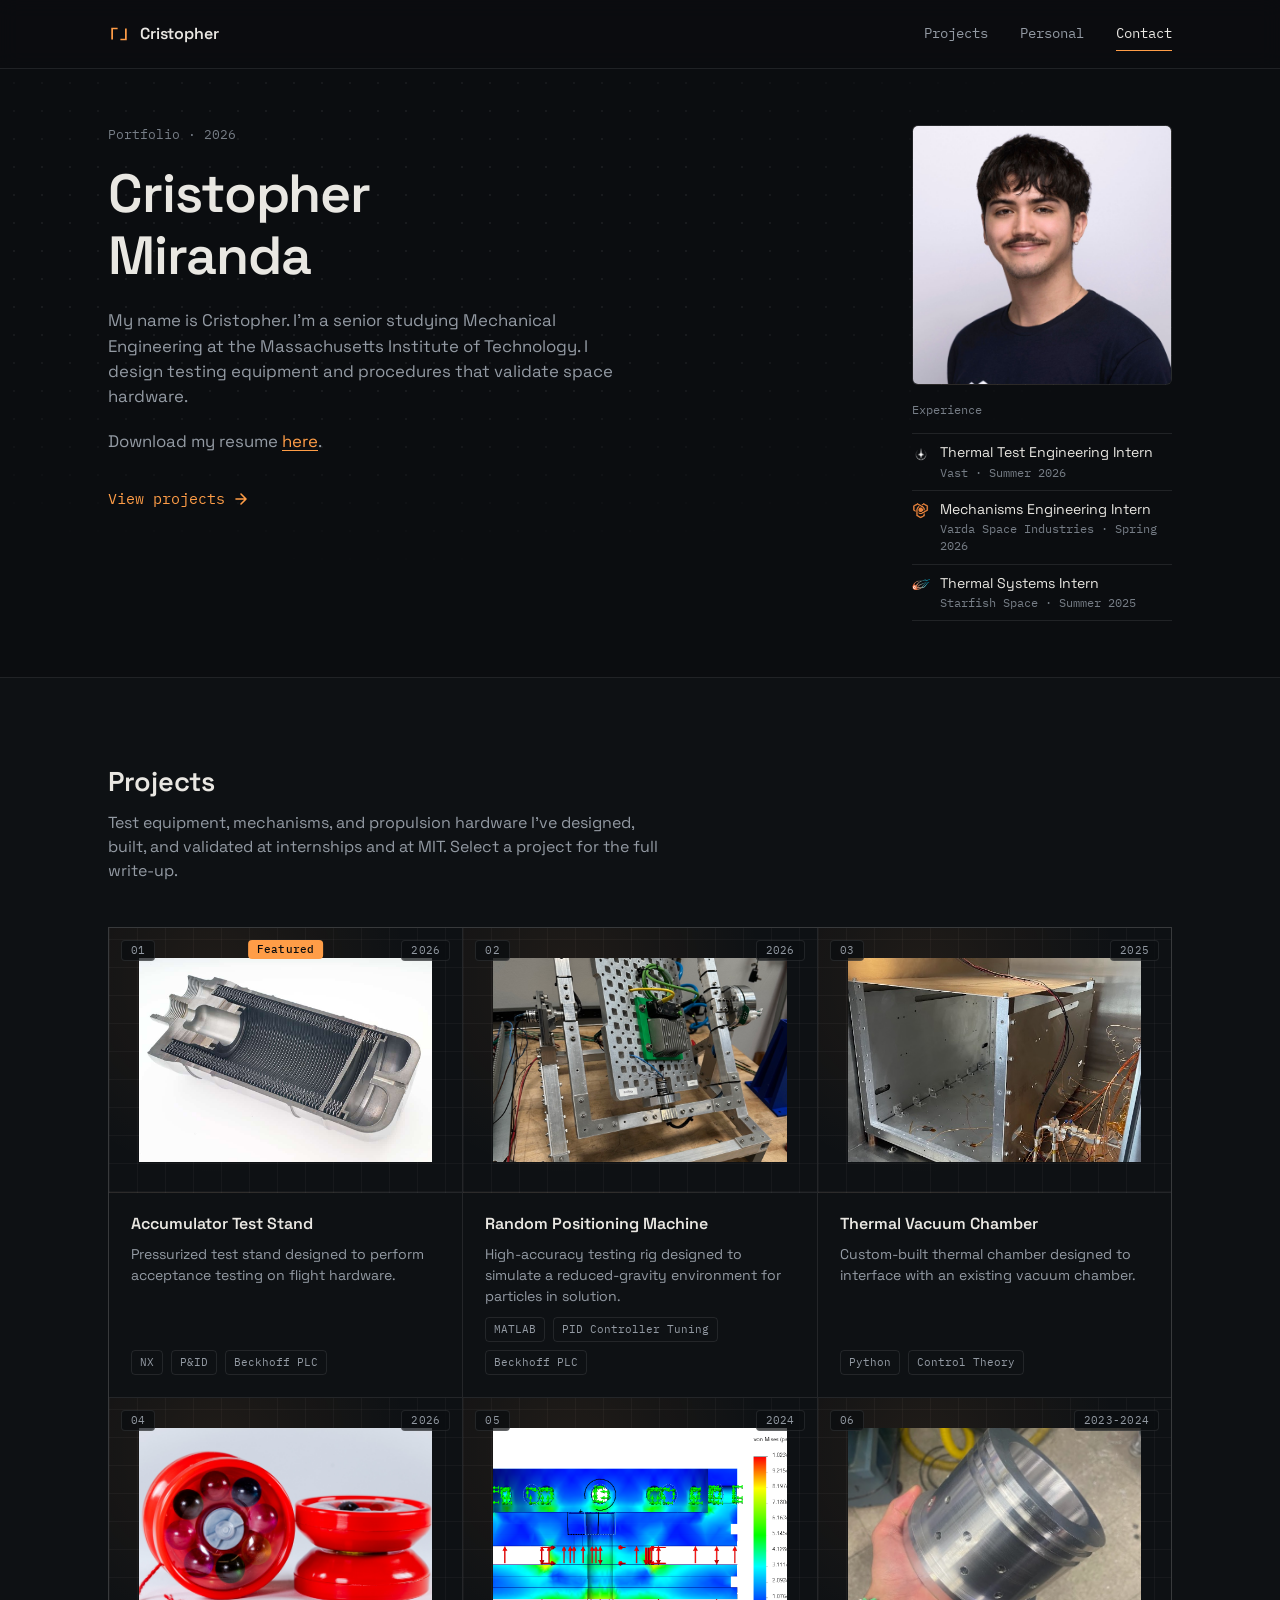
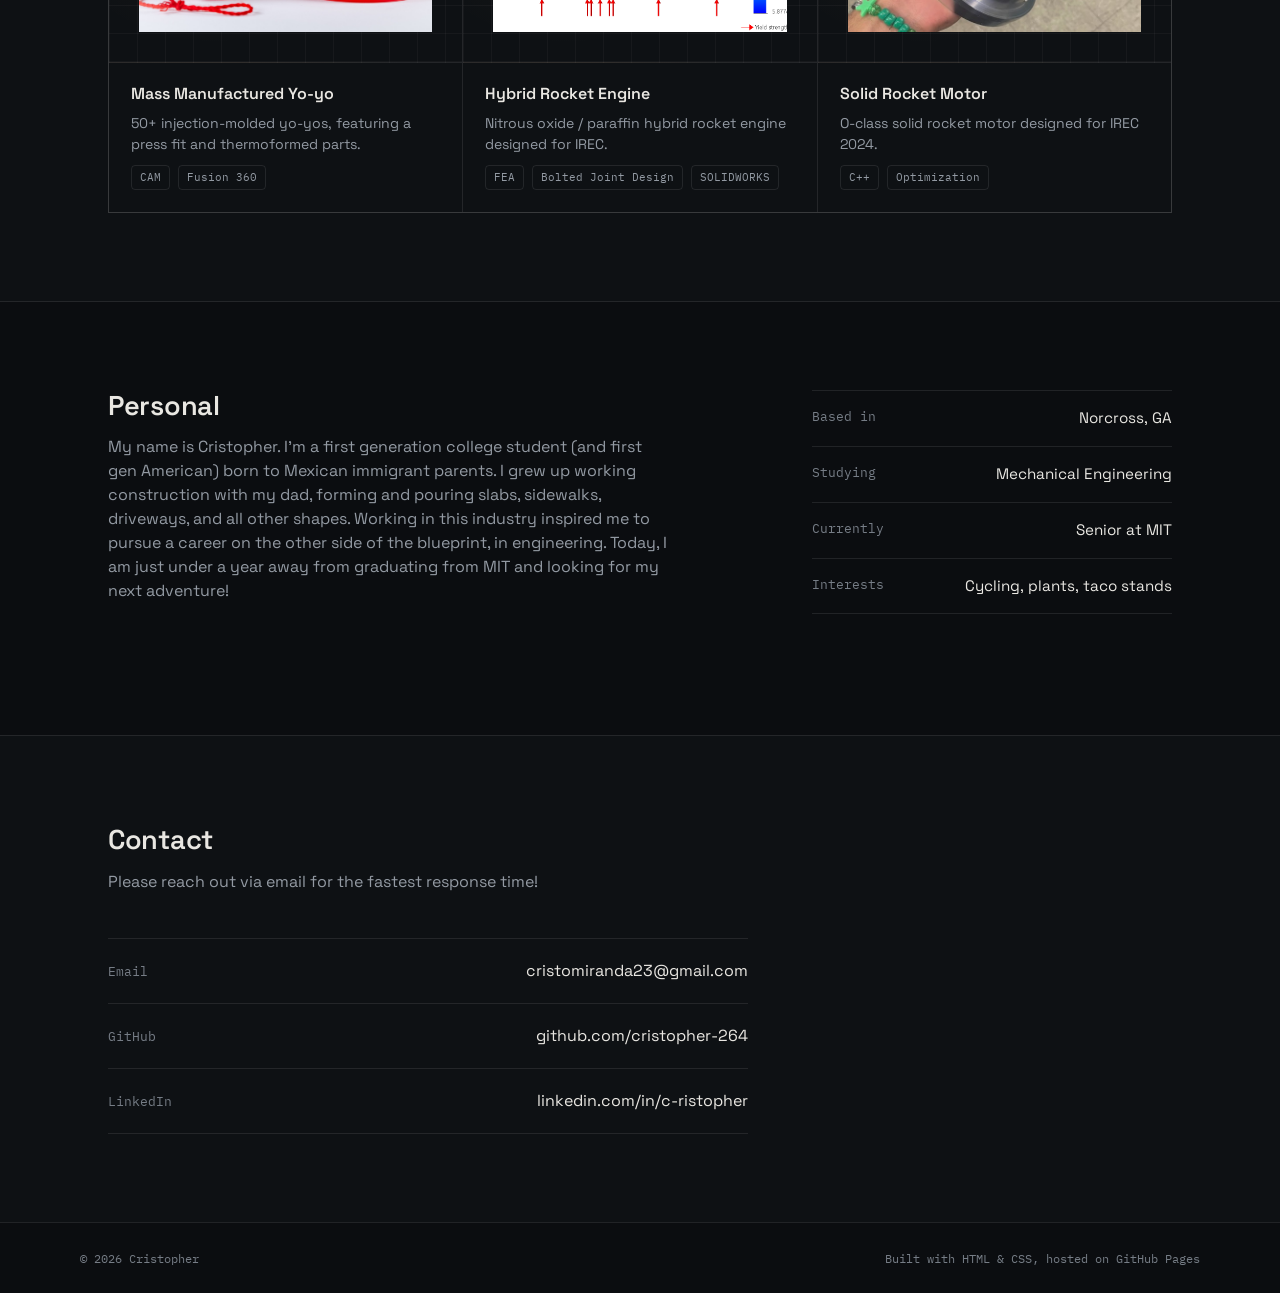
==== commit 78f50053: "Optimize images and slide decks, remove Windows desktop.ini files - Resize 4032px iPhone photos to 1" ====
--- a/index.html
+++ b/index.html
@@ -4,7 +4,14 @@
 <meta charset="UTF-8">
 <meta name="viewport" content="width=device-width, initial-scale=1.0">
 <title>Cristopher — Portfolio</title>
-<meta name="description" content="Cristopher Miranda">
+<meta name="description" content="Cristopher Miranda — MIT mechanical engineering senior designing test equipment and procedures that validate space hardware.">
+<meta name="theme-color" content="#0b0d10">
+<meta property="og:type" content="website">
+<meta property="og:title" content="Cristopher Miranda — Portfolio">
+<meta property="og:description" content="MIT mechanical engineering senior designing test equipment and procedures that validate space hardware.">
+<meta property="og:image" content="https://cristopher-264.github.io/images/profile.jpg">
+<meta name="twitter:card" content="summary_large_image">
+
 <link rel="icon" href="data:image/svg+xml,%3Csvg xmlns='http://www.w3.org/2000/svg' viewBox='0 0 32 32'%3E%3Crect width='32' height='32' fill='%230b0d10'/%3E%3Cpath d='M6 24 L6 8 M6 8 L14 8' stroke='%23ff9d47' stroke-width='2.5' fill='none'/%3E%3Cpath d='M26 8 L26 24 M26 24 L18 24' stroke='%23ff9d47' stroke-width='2.5' fill='none'/%3E%3C/svg%3E">
 <link rel="preconnect" href="https://fonts.googleapis.com">
 <link rel="preconnect" href="https://fonts.gstatic.com" crossorigin>
@@ -46,11 +53,11 @@
         <p class="eyebrow">Portfolio · 2026</p>
         <h1>Cristopher<br>Miranda</h1>
         <p class="hero-lede">
-          My name is Cristopher. I'm a rising senior studying Mechanical
+          My name is Cristopher. I'm a senior studying Mechanical
           Engineering at the Massachusetts Institute of Technology. I design
           testing equipment and procedures that validate space hardware. 
         </p>
-        <p class="hero-resume">Download my resume <a href="files/resume-26.pdf" download>here</a>.</p>
+        <p class="hero-resume">Download my resume <a href="files/resume-26.pdf" download="Cristopher-Miranda-Resume.pdf">here</a>.</p>
         <a class="hero-link" href="#projects">
           View projects
           <svg viewBox="0 0 16 16" aria-hidden="true"><path d="M3 8h9M8 3l5 5-5 5" stroke="currentColor" stroke-width="1.6" fill="none" stroke-linecap="round" stroke-linejoin="round"/></svg>
@@ -59,30 +66,30 @@
 
       <div class="hero-side">
         <div class="hero-photo">
-          <img src="images/profile.jpg" alt="Cristopher Miranda">
+          <img src="images/profile.jpg" alt="Cristopher Miranda" width="1800" height="1200" fetchpriority="high">
         </div>
 
         <p class="hero-side-label">Experience</p>
         <ul class="hero-experience">
           <li>
-            <img class="exp-logo" src="images/vast-logo.png" alt="Vast logo">
+            <img class="exp-logo" src="images/vast-logo.png" width="18" height="18" alt="Vast logo">
             <div class="exp-text">
               <p class="exp-title">Thermal Test Engineering Intern</p>
               <p class="exp-meta">Vast · Summer 2026</p>
             </div>
           </li>
           <li>
-            <img class="exp-logo" src="images/varda-logo.png" alt="Varda logo">
+            <img class="exp-logo" src="images/varda-logo.png" width="18" height="18" alt="Varda logo">
             <div class="exp-text">
               <p class="exp-title">Mechanisms Engineering Intern</p>
               <p class="exp-meta">Varda Space Industries · Spring 2026</p>
             </div>
           </li>
           <li>
-            <img class="exp-logo" src="images/starfish-logo.png" alt="Starfish logo">
+            <img class="exp-logo" src="images/starfish-logo.png" width="18" height="18" alt="Starfish logo">
             <div class="exp-text">
               <p class="exp-title">Thermal Systems Intern</p>
-              <p class="exp-meta">Starfish Space· Summer 2025</p>
+              <p class="exp-meta">Starfish Space · Summer 2025</p>
             </div>
           </li>
         </ul>
@@ -94,115 +101,91 @@
     <div class="wrap">
       <div class="section-head">
         <h2>Projects</h2>
-        <p>A working set of simulations and tools. Replace these with your own — titles, links, and thumbnails all live in <code>index.html</code>.</p>
+        <p>Test equipment, mechanisms, and propulsion hardware I've designed, built, and validated at internships and at MIT. Select a project for the full write-up.</p>
       </div>
 
       <div class="project-grid">
 
         <article class="project-card is-featured">
-          <a class="project-art" href="projects/accumulator-test-stand.html" target="_blank" rel="noopener" aria-label="View Accumulator Test Stand project details">
+          <div class="project-art">
             <span class="badge badge-index">01</span>
             <span class="badge badge-featured">Featured</span>
             <span class="badge badge-year">2026</span>
-            <img src="images/accumulator-test-stand-thumb.jpg" alt="Accumulator Test Stand"> 
-          </a>
-          <div class="project-body">
-            <h3>Accumulator Test Stand</h3>
+            <img src="images/accumulator-test-stand-thumb.jpg" alt="" loading="lazy"> 
+          </div>
+          <div class="project-body">
+            <h3><a href="projects/accumulator-test-stand.html">Accumulator Test Stand</a></h3>
             <p>Pressurized test stand designed to perform acceptance testing on flight hardware.</p>
             <div class="project-tags"><span>NX</span><span>P&ID</span><span>Beckhoff PLC</span></div>
           </div>
         </article>
 
         <article class="project-card">
-          <a class="project-art" href="projects/random-positioning-machine.html" target="_blank" rel="noopener" aria-label="View Random Positioning Machine project details">
+          <div class="project-art">
             <span class="badge badge-index">02</span>
             <span class="badge badge-year">2026</span>
-            <img src="images/random-positioning-machine-thumb.jpg" alt="Random Positioning Machine"> 
-          </a>
-          <div class="project-body">
-            <h3>Random Positioning Machine</h3>
-            <p>High accuracy testing rig designed to simulate a reduced gravity environment for particles in solution</p>
+            <img src="images/random-positioning-machine-thumb.jpg" alt="" loading="lazy"> 
+          </div>
+          <div class="project-body">
+            <h3><a href="projects/random-positioning-machine.html">Random Positioning Machine</a></h3>
+            <p>High-accuracy testing rig designed to simulate a reduced-gravity environment for particles in solution.</p>
             <div class="project-tags"><span>MATLAB</span><span>PID Controller Tuning</span><span>Beckhoff PLC</span></div>
           </div>
         </article>
 
         <article class="project-card">
-          <a class="project-art" href="projects/thermal-vacuum-chamber.html" target="_blank" rel="noopener" aria-label="View Thermal Vacuum Chamber project details">
+          <div class="project-art">
             <span class="badge badge-index">03</span>
             <span class="badge badge-year">2025</span>
-            <img src="images/thermal-vacuum-chamber-thumb.png" alt="Thermal Vacuum Chamber"> 
-          </a>
-          <div class="project-body">
-            <h3>Thermal Vacuum Chamber</h3>
-            <p>Custom build thermal chamber designed to interface with existing vacuum chamber</p>
+            <img src="images/thermal-vacuum-chamber-thumb.jpg" alt="" loading="lazy"> 
+          </div>
+          <div class="project-body">
+            <h3><a href="projects/thermal-vacuum-chamber.html">Thermal Vacuum Chamber</a></h3>
+            <p>Custom-built thermal chamber designed to interface with an existing vacuum chamber.</p>
             <div class="project-tags"><span>Python</span><span>Control Theory</span></div>
           </div>
         </article>
 
         <article class="project-card">
-          <a class="project-art" href="projects/mass-manufactured-yoyo.html" target="_blank" rel="noopener" aria-label="View Yoyo project details">
+          <div class="project-art">
             <span class="badge badge-index">04</span>
             <span class="badge badge-year">2026</span>
-            <img src="images/mass-manufactured-yoyo-thumb.jpg" alt="Mass Manufactured Yoyo"> 
-          </a>
-          <div class="project-body">
-            <h3>Mass Manufactured Yo-yo</h3>
-            <p>50+ injection molded yo-yos, featuring a press fit and thermoformed parts</p>
+            <img src="images/mass-manufactured-yoyo-thumb.jpg" alt="" loading="lazy"> 
+          </div>
+          <div class="project-body">
+            <h3><a href="projects/mass-manufactured-yoyo.html">Mass Manufactured Yo-yo</a></h3>
+            <p>50+ injection-molded yo-yos, featuring a press fit and thermoformed parts.</p>
             <div class="project-tags"><span>CAM</span><span>Fusion 360</span></div>
           </div>
         </article>
 
         <article class="project-card">
-          <a class="project-art" href="projects/hybrid-rocket-engine.html" target="_blank" rel="noopener" aria-label="View Hybrid Rocket Engine project details">
+          <div class="project-art">
             <span class="badge badge-index">05</span>
             <span class="badge badge-year">2024</span>
-            <img src="images/hybrid-rocket-engine-thumb.png" alt="Hybrid Rocket Engine"> 
-          </a>
-          <div class="project-body">
-            <h3>Hybrid Rocket Engine</h3>
-            <p>Nitrous Oxide - Paraffin based hybrid rocket engine design made for IREC.</p>
-            <div class="project-tags"><span>FEA</span><span>Bolted Joint Design</span><span>CAD(SOLIDWORKS)</span></div>
-          </div>
-        </article>
-
-        <article class="project-card">
-          <a class="project-art" href="projects/solid-rocket-motor.html" target="_blank" rel="noopener" aria-label="View Solid Rocket Motor project details">
+            <img src="images/hybrid-rocket-engine-thumb.png" alt="" loading="lazy"> 
+          </div>
+          <div class="project-body">
+            <h3><a href="projects/hybrid-rocket-engine.html">Hybrid Rocket Engine</a></h3>
+            <p>Nitrous oxide / paraffin hybrid rocket engine designed for IREC.</p>
+            <div class="project-tags"><span>FEA</span><span>Bolted Joint Design</span><span>SOLIDWORKS</span></div>
+          </div>
+        </article>
+
+        <article class="project-card">
+          <div class="project-art">
             <span class="badge badge-index">06</span>
             <span class="badge badge-year">2023-2024</span>
-            <img src="images/solid-rocket-motor-thumb.png" alt="Solid Rocket Motor"> 
-          </a>
-          <div class="project-body">
-            <h3>Solid Rocket Motor</h3>
+            <img src="images/solid-rocket-motor-thumb.jpg" alt="" loading="lazy"> 
+          </div>
+          <div class="project-body">
+            <h3><a href="projects/solid-rocket-motor.html">Solid Rocket Motor</a></h3>
             <p>O-class solid rocket motor designed for IREC 2024.</p>
             <div class="project-tags"><span>C++</span><span>Optimization</span></div>
           </div>
         </article>
 
-        <article class="project-card">
-          <a class="project-art" href="projects/project-7.html" target="_blank" rel="noopener" aria-label="View ___ project details">
-            <span class="badge badge-index">07</span>
-            <span class="badge badge-year">2023-2024</span>
-            <img src="images/project-7.png" alt="Project 7"> 
-          </a>
-          <div class="project-body">
-            <h3>Project 7</h3>
-            <p>Insert description here.</p>
-            <div class="project-tags"><span>C</span><span>Embedded</span></div>
-          </div>
-        </article>
-
-        <article class="project-card">
-          <a class="project-art" href="projects/project-8.html" target="_blank" rel="noopener" aria-label="View ___ project details">
-            <span class="badge badge-index">08</span>
-            <span class="badge badge-year">2023-2024</span>
-            <img src="images/project-8.png" alt="Project 8"> 
-          </a>
-          <div class="project-body">
-            <h3>Project 8</h3>
-            <p>Insert descriotion HREE</p>
-            <div class="project-tags"><span>MATLAB</span><span>Testing</span></div>
-          </div>
-        </article>
+
 
       </div>
     </div>
--- a/style.css
+++ b/style.css
@@ -20,7 +20,7 @@
 }
 
 *{ box-sizing: border-box; }
-html{ scroll-behavior: smooth; }
+html{ scroll-behavior: smooth; scroll-padding-top: 84px; }
 
 body{
   margin: 0;
@@ -132,7 +132,8 @@
 }
 
 .primary-nav a:hover,
-.primary-nav a:focus-visible{
+.primary-nav a:focus-visible,
+.primary-nav a.is-active{
   color: var(--text);
   border-color: var(--accent);
 }
@@ -237,23 +238,6 @@
   max-width: 260px;
 }
 
-.hero-resume{
-  margin-top: 20px;
-  color: var(--text-dim);
-  font-size: 1.05rem;
-}
-
-.hero-resume a{
-  color: var(--accent);
-  text-decoration: underline;
-  text-underline-offset: 3px;
-}
-
-.hero-resume a:hover,
-.hero-resume a:focus-visible{
-  color: var(--text);
-}
-
 .hero-photo{
   aspect-ratio: 1 / 1;
   border: 1px solid var(--border);
@@ -353,23 +337,42 @@
 --------------------------------------------------- */
 .project-grid{
   display: grid;
-  grid-template-columns: repeat(4, 1fr);
+  grid-template-columns: repeat(3, 1fr);
   gap: 1px;
   background: var(--border);
   border: 1px solid var(--border);
 }
 
 .project-card{
+  position: relative;
   background: var(--bg-alt);
   display: flex;
   flex-direction: column;
   transition: background 0.15s ease;
 }
 
-.project-card:hover{ background: var(--surface); }
+.project-card:hover,
+.project-card:focus-within{ background: var(--surface); }
+
+.project-card h3 a{
+  text-decoration: none;
+  color: inherit;
+}
+
+/* Stretch the title link over the whole card */
+.project-card h3 a::after{
+  content: "";
+  position: absolute;
+  inset: 0;
+  z-index: 1;
+}
+
+.project-card h3 a:focus-visible{ outline: none; }
+.project-card:focus-within{ outline: 2px solid var(--accent); outline-offset: -2px; }
 
 .project-art{
   position: relative;
+  overflow: hidden;
   color: var(--text-faint);
   aspect-ratio: 4 / 3;
   background:
@@ -385,9 +388,10 @@
 }
 
 .project-card:hover .project-art,
-.project-art:focus-visible{ color: var(--accent); }
-
-.project-art{ text-decoration: none; }
+.project-card:focus-within .project-art{ color: var(--accent); }
+
+.project-art img{ transition: transform 0.4s ease; }
+.project-card:hover .project-art img{ transform: scale(1.03); }
 
 .project-art svg{ width: 100%; height: 100%; }
 
@@ -629,6 +633,7 @@
   width: 100%;
   height: 100%;
   object-fit: cover;
+  display: block;
 }
 
 .project-hero-photo svg{ width: 25%; height: 25%; }
@@ -733,3 +738,145 @@
   .footer-inner{ flex-direction: column; gap: 6px; }
 }
 
+.hero-resume{
+  margin-top: 20px;
+  color: var(--text-dim);
+  font-size: 1.05rem;
+}
+
+.hero-resume a{
+  color: var(--accent);
+  text-decoration: underline;
+  text-underline-offset: 3px;
+}
+
+.hero-resume a:hover,
+.hero-resume a:focus-visible{
+  color: var(--text);
+}
+
+.wip-note{
+  font-family: var(--font-mono);
+  font-size: 0.9rem;
+  color: var(--text-dim);
+  border: 1px dashed var(--border-strong);
+  border-radius: 6px;
+  padding: 18px 20px;
+  background: var(--surface);
+}
+
+.wip-note a{ color: var(--accent); }
+
+/* ---------------------------------------------------
+   PDF slide viewer
+--------------------------------------------------- */
+.pdf-viewer{
+  display: flex;
+  flex-direction: column;
+  gap: 16px;
+  margin-bottom: 20px;
+}
+
+.pdf-loading{
+  font-family: var(--font-mono);
+  font-size: 0.85rem;
+  color: var(--text-faint);
+  padding: 24px 0;
+}
+
+.pdf-page{
+  width: 100%;
+  height: auto;
+  display: block;
+  border: 1px solid var(--border);
+  border-radius: 6px;
+}
+
+.pdf-stage{
+  display: flex;
+  justify-content: center;
+}
+
+.pdf-controls{
+  display: flex;
+  align-items: center;
+  justify-content: center;
+  gap: 16px;
+}
+
+.pdf-nav-btn{
+  display: flex;
+  align-items: center;
+  justify-content: center;
+  width: 32px;
+  height: 32px;
+  border: 1px solid var(--border);
+  border-radius: 4px;
+  background: transparent;
+  color: var(--text-dim);
+  cursor: pointer;
+  transition: color 0.15s ease, border-color 0.15s ease;
+}
+
+.pdf-nav-btn:hover:not(:disabled),
+.pdf-nav-btn:focus-visible{
+  color: var(--accent);
+  border-color: var(--border-strong);
+}
+
+.pdf-nav-btn:disabled{
+  opacity: 0.35;
+  cursor: not-allowed;
+}
+
+.pdf-counter{
+  font-family: var(--font-mono);
+  font-size: 0.82rem;
+  color: var(--text-faint);
+  min-width: 60px;
+  text-align: center;
+}
+
+.pdf-fallback{
+  font-family: var(--font-mono);
+  font-size: 0.82rem;
+  color: var(--text-faint);
+  margin-bottom: 56px;
+}
+
+.pdf-fallback a{
+  color: var(--accent);
+}
+
+.pdf-fallback a:hover,
+.pdf-fallback a:focus-visible{
+  text-decoration: underline;
+}
+
+/* ---------------------------------------------------
+   Vertical video embed (e.g. YouTube Shorts)
+--------------------------------------------------- */
+.video-row{
+  display: flex;
+  flex-wrap: wrap;
+  gap: 16px;
+  margin-bottom: 20px;
+}
+
+.video-row .video-embed{ flex: 1 1 240px; margin-bottom: 0; }
+
+.video-embed{
+  aspect-ratio: 9 / 16;
+  max-width: 340px;
+  border: 1px solid var(--border);
+  border-radius: 6px;
+  overflow: hidden;
+  margin-bottom: 20px;
+}
+ 
+.video-embed iframe{
+  width: 100%;
+  height: 100%;
+  border: 0;
+  display: block;
+}
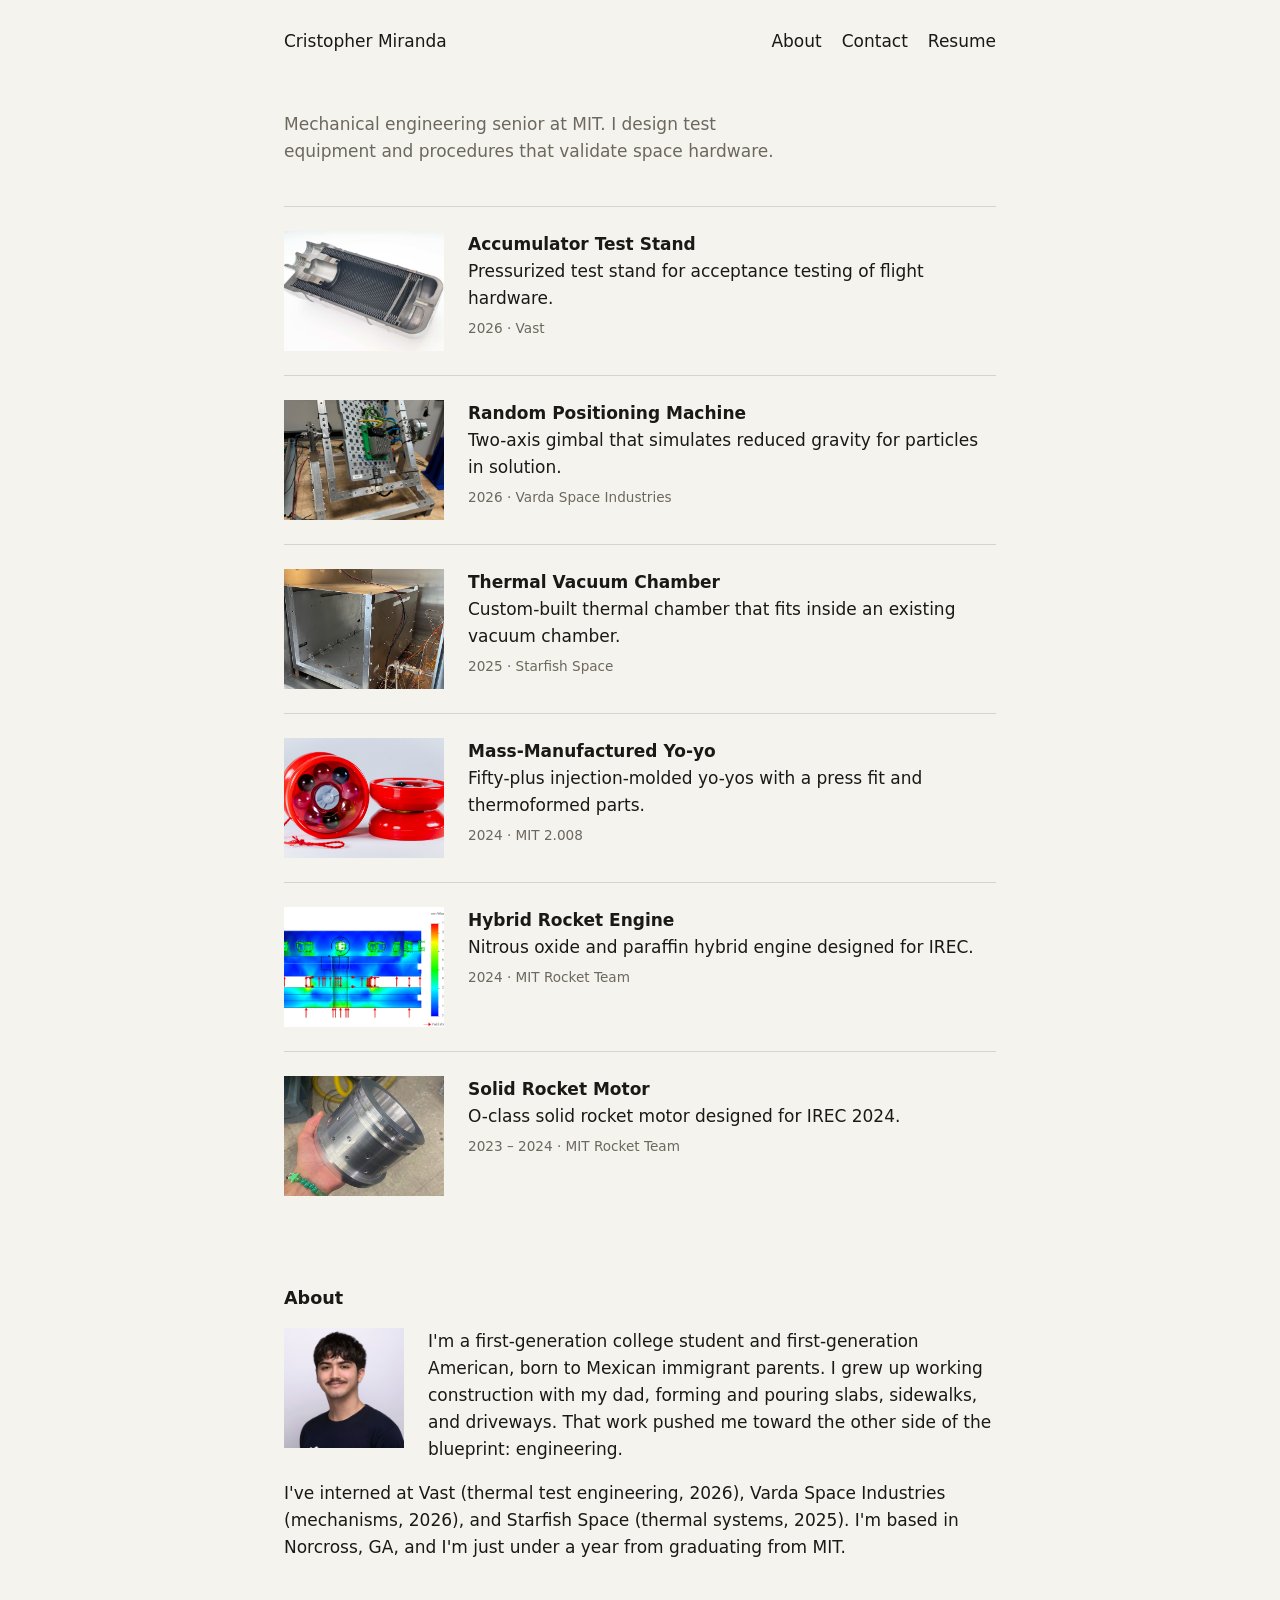
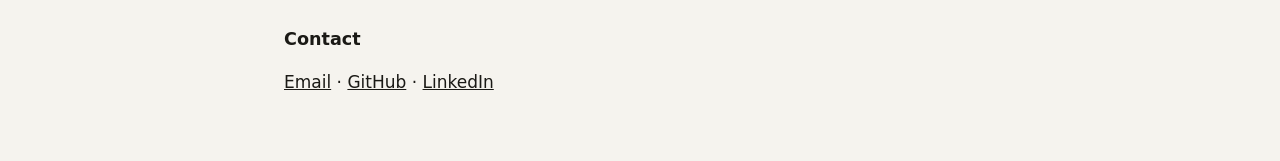
==== commit c05fc734: "Redesign: simple project-first layout - Light background, system font, single column, no JavaScript " ====
--- a/index.html
+++ b/index.html
@@ -3,241 +3,105 @@
 <head>
 <meta charset="UTF-8">
 <meta name="viewport" content="width=device-width, initial-scale=1.0">
-<title>Cristopher — Portfolio</title>
+<title>Cristopher Miranda</title>
 <meta name="description" content="Cristopher Miranda — MIT mechanical engineering senior designing test equipment and procedures that validate space hardware.">
-<meta name="theme-color" content="#0b0d10">
-<meta property="og:type" content="website">
-<meta property="og:title" content="Cristopher Miranda — Portfolio">
-<meta property="og:description" content="MIT mechanical engineering senior designing test equipment and procedures that validate space hardware.">
-<meta property="og:image" content="https://cristopher-264.github.io/images/profile.jpg">
-<meta name="twitter:card" content="summary_large_image">
-
-<link rel="icon" href="data:image/svg+xml,%3Csvg xmlns='http://www.w3.org/2000/svg' viewBox='0 0 32 32'%3E%3Crect width='32' height='32' fill='%230b0d10'/%3E%3Cpath d='M6 24 L6 8 M6 8 L14 8' stroke='%23ff9d47' stroke-width='2.5' fill='none'/%3E%3Cpath d='M26 8 L26 24 M26 24 L18 24' stroke='%23ff9d47' stroke-width='2.5' fill='none'/%3E%3C/svg%3E">
-<link rel="preconnect" href="https://fonts.googleapis.com">
-<link rel="preconnect" href="https://fonts.gstatic.com" crossorigin>
-<link href="https://fonts.googleapis.com/css2?family=Space+Grotesk:wght@400;500;600;700&family=IBM+Plex+Mono:wght@400;500&display=swap" rel="stylesheet">
 <link rel="stylesheet" href="style.css">
 </head>
 <body>
 
-<a class="skip-link" href="#main">Skip to content</a>
-
-<header class="site-header">
-  <div class="wrap header-inner">
-    <a class="brand" href="#top">
-      <svg class="brand-mark" viewBox="0 0 32 32" aria-hidden="true">
-        <path d="M6 24 L6 8 L14 8" stroke="currentColor" stroke-width="2.5" fill="none"/>
-        <path d="M26 8 L26 24 L18 24" stroke="currentColor" stroke-width="2.5" fill="none"/>
-      </svg>
-      <span>Cristopher</span>
-    </a>
-
-    <button class="nav-toggle" id="navToggle" aria-expanded="false" aria-controls="primaryNav" aria-label="Toggle navigation">
-      <span></span><span></span><span></span>
-    </button>
-
-    <nav class="primary-nav" id="primaryNav">
-      <a href="#projects">Projects</a>
-      <a href="#personal">Personal</a>
-      <a href="#contact">Contact</a>
-    </nav>
-  </div>
+<header class="top">
+  <a href="#">Cristopher Miranda</a>
+  <nav>
+    <a href="#about">About</a>
+    <a href="#contact">Contact</a>
+    <a href="files/resume-26.pdf">Resume</a>
+  </nav>
 </header>
 
-<main id="main">
+<main>
 
-  <section class="hero" id="top">
-    <div class="hero-grid" aria-hidden="true"></div>
-    <div class="wrap hero-inner">
-      <div class="hero-copy">
-        <p class="eyebrow">Portfolio · 2026</p>
-        <h1>Cristopher<br>Miranda</h1>
-        <p class="hero-lede">
-          My name is Cristopher. I'm a senior studying Mechanical
-          Engineering at the Massachusetts Institute of Technology. I design
-          testing equipment and procedures that validate space hardware. 
-        </p>
-        <p class="hero-resume">Download my resume <a href="files/resume-26.pdf" download="Cristopher-Miranda-Resume.pdf">here</a>.</p>
-        <a class="hero-link" href="#projects">
-          View projects
-          <svg viewBox="0 0 16 16" aria-hidden="true"><path d="M3 8h9M8 3l5 5-5 5" stroke="currentColor" stroke-width="1.6" fill="none" stroke-linecap="round" stroke-linejoin="round"/></svg>
-        </a>
-      </div>
+  <p class="intro">Mechanical engineering senior at MIT. I design test equipment and procedures that validate space hardware.</p>
 
-      <div class="hero-side">
-        <div class="hero-photo">
-          <img src="images/profile.jpg" alt="Cristopher Miranda" width="1800" height="1200" fetchpriority="high">
-        </div>
+  <ol class="projects">
+    <li>
+      <a href="projects/accumulator-test-stand.html">
+        <img src="images/accumulator-test-stand-thumb.jpg" alt="">
+        <span>
+          <b>Accumulator Test Stand</b>
+          Pressurized test stand for acceptance testing of flight hardware.
+          <small>2026 · Vast</small>
+        </span>
+      </a>
+    </li>
+    <li>
+      <a href="projects/random-positioning-machine.html">
+        <img src="images/random-positioning-machine-thumb.jpg" alt="">
+        <span>
+          <b>Random Positioning Machine</b>
+          Two-axis gimbal that simulates reduced gravity for particles in solution.
+          <small>2026 · Varda Space Industries</small>
+        </span>
+      </a>
+    </li>
+    <li>
+      <a href="projects/thermal-vacuum-chamber.html">
+        <img src="images/thermal-vacuum-chamber-thumb.jpg" alt="">
+        <span>
+          <b>Thermal Vacuum Chamber</b>
+          Custom-built thermal chamber that fits inside an existing vacuum chamber.
+          <small>2025 · Starfish Space</small>
+        </span>
+      </a>
+    </li>
+    <li>
+      <a href="projects/mass-manufactured-yoyo.html">
+        <img src="images/mass-manufactured-yoyo-thumb.jpg" alt="">
+        <span>
+          <b>Mass-Manufactured Yo-yo</b>
+          Fifty-plus injection-molded yo-yos with a press fit and thermoformed parts.
+          <small>2024 · MIT 2.008</small>
+        </span>
+      </a>
+    </li>
+    <li>
+      <a href="projects/hybrid-rocket-engine.html">
+        <img src="images/hybrid-rocket-engine-thumb.png" alt="">
+        <span>
+          <b>Hybrid Rocket Engine</b>
+          Nitrous oxide and paraffin hybrid engine designed for IREC.
+          <small>2024 · MIT Rocket Team</small>
+        </span>
+      </a>
+    </li>
+    <li>
+      <a href="projects/solid-rocket-motor.html">
+        <img src="images/solid-rocket-motor-thumb.jpg" alt="">
+        <span>
+          <b>Solid Rocket Motor</b>
+          O-class solid rocket motor designed for IREC 2024.
+          <small>2023 – 2024 · MIT Rocket Team</small>
+        </span>
+      </a>
+    </li>
+  </ol>
 
-        <p class="hero-side-label">Experience</p>
-        <ul class="hero-experience">
-          <li>
-            <img class="exp-logo" src="images/vast-logo.png" width="18" height="18" alt="Vast logo">
-            <div class="exp-text">
-              <p class="exp-title">Thermal Test Engineering Intern</p>
-              <p class="exp-meta">Vast · Summer 2026</p>
-            </div>
-          </li>
-          <li>
-            <img class="exp-logo" src="images/varda-logo.png" width="18" height="18" alt="Varda logo">
-            <div class="exp-text">
-              <p class="exp-title">Mechanisms Engineering Intern</p>
-              <p class="exp-meta">Varda Space Industries · Spring 2026</p>
-            </div>
-          </li>
-          <li>
-            <img class="exp-logo" src="images/starfish-logo.png" width="18" height="18" alt="Starfish logo">
-            <div class="exp-text">
-              <p class="exp-title">Thermal Systems Intern</p>
-              <p class="exp-meta">Starfish Space · Summer 2025</p>
-            </div>
-          </li>
-        </ul>
-      </div>
-    </div>
+  <section id="about">
+    <h2>About</h2>
+    <img src="images/profile.jpg" alt="Cristopher Miranda">
+    <p>I'm a first-generation college student and first-generation American, born to Mexican immigrant parents. I grew up working construction with my dad, forming and pouring slabs, sidewalks, and driveways. That work pushed me toward the other side of the blueprint: engineering.</p>
+    <p>I've interned at Vast (thermal test engineering, 2026), Varda Space Industries (mechanisms, 2026), and Starfish Space (thermal systems, 2025). I'm based in Norcross, GA, and I'm just under a year from graduating from MIT.</p>
   </section>
 
-  <section class="projects" id="projects">
-    <div class="wrap">
-      <div class="section-head">
-        <h2>Projects</h2>
-        <p>Test equipment, mechanisms, and propulsion hardware I've designed, built, and validated at internships and at MIT. Select a project for the full write-up.</p>
-      </div>
-
-      <div class="project-grid">
-
-        <article class="project-card is-featured">
-          <div class="project-art">
-            <span class="badge badge-index">01</span>
-            <span class="badge badge-featured">Featured</span>
-            <span class="badge badge-year">2026</span>
-            <img src="images/accumulator-test-stand-thumb.jpg" alt="" loading="lazy"> 
-          </div>
-          <div class="project-body">
-            <h3><a href="projects/accumulator-test-stand.html">Accumulator Test Stand</a></h3>
-            <p>Pressurized test stand designed to perform acceptance testing on flight hardware.</p>
-            <div class="project-tags"><span>NX</span><span>P&ID</span><span>Beckhoff PLC</span></div>
-          </div>
-        </article>
-
-        <article class="project-card">
-          <div class="project-art">
-            <span class="badge badge-index">02</span>
-            <span class="badge badge-year">2026</span>
-            <img src="images/random-positioning-machine-thumb.jpg" alt="" loading="lazy"> 
-          </div>
-          <div class="project-body">
-            <h3><a href="projects/random-positioning-machine.html">Random Positioning Machine</a></h3>
-            <p>High-accuracy testing rig designed to simulate a reduced-gravity environment for particles in solution.</p>
-            <div class="project-tags"><span>MATLAB</span><span>PID Controller Tuning</span><span>Beckhoff PLC</span></div>
-          </div>
-        </article>
-
-        <article class="project-card">
-          <div class="project-art">
-            <span class="badge badge-index">03</span>
-            <span class="badge badge-year">2025</span>
-            <img src="images/thermal-vacuum-chamber-thumb.jpg" alt="" loading="lazy"> 
-          </div>
-          <div class="project-body">
-            <h3><a href="projects/thermal-vacuum-chamber.html">Thermal Vacuum Chamber</a></h3>
-            <p>Custom-built thermal chamber designed to interface with an existing vacuum chamber.</p>
-            <div class="project-tags"><span>Python</span><span>Control Theory</span></div>
-          </div>
-        </article>
-
-        <article class="project-card">
-          <div class="project-art">
-            <span class="badge badge-index">04</span>
-            <span class="badge badge-year">2026</span>
-            <img src="images/mass-manufactured-yoyo-thumb.jpg" alt="" loading="lazy"> 
-          </div>
-          <div class="project-body">
-            <h3><a href="projects/mass-manufactured-yoyo.html">Mass Manufactured Yo-yo</a></h3>
-            <p>50+ injection-molded yo-yos, featuring a press fit and thermoformed parts.</p>
-            <div class="project-tags"><span>CAM</span><span>Fusion 360</span></div>
-          </div>
-        </article>
-
-        <article class="project-card">
-          <div class="project-art">
-            <span class="badge badge-index">05</span>
-            <span class="badge badge-year">2024</span>
-            <img src="images/hybrid-rocket-engine-thumb.png" alt="" loading="lazy"> 
-          </div>
-          <div class="project-body">
-            <h3><a href="projects/hybrid-rocket-engine.html">Hybrid Rocket Engine</a></h3>
-            <p>Nitrous oxide / paraffin hybrid rocket engine designed for IREC.</p>
-            <div class="project-tags"><span>FEA</span><span>Bolted Joint Design</span><span>SOLIDWORKS</span></div>
-          </div>
-        </article>
-
-        <article class="project-card">
-          <div class="project-art">
-            <span class="badge badge-index">06</span>
-            <span class="badge badge-year">2023-2024</span>
-            <img src="images/solid-rocket-motor-thumb.jpg" alt="" loading="lazy"> 
-          </div>
-          <div class="project-body">
-            <h3><a href="projects/solid-rocket-motor.html">Solid Rocket Motor</a></h3>
-            <p>O-class solid rocket motor designed for IREC 2024.</p>
-            <div class="project-tags"><span>C++</span><span>Optimization</span></div>
-          </div>
-        </article>
-
-
-
-      </div>
-    </div>
-  </section>
-
-  <section class="personal" id="personal">
-    <div class="wrap personal-inner">
-      <div class="section-head">
-        <h2>Personal</h2>
-        <p>
-          My name is Cristopher. I'm a first generation college student (and first 
-          gen American) born to Mexican immigrant parents. I grew up working construction
-          with my dad, forming and pouring slabs, sidewalks, driveways, and all other
-          shapes. Working in this industry inspired me to pursue a career on the other
-          side of the blueprint, in engineering. Today, I am just under a year away from 
-          graduating from MIT and looking for my next adventure!
-        </p>
-      </div>
-
-      <dl class="readout">
-        <div><dt>Based in</dt><dd>Norcross, GA</dd></div>
-        <div><dt>Studying</dt><dd>Mechanical Engineering</dd></div>
-        <div><dt>Currently</dt><dd>Senior at MIT</dd></div>
-        <div><dt>Interests</dt><dd>Cycling, plants, taco stands</dd></div>
-      </dl>
-    </div>
-  </section>
-
-  <section class="contact" id="contact">
-    <div class="wrap contact-inner">
-      <div class="section-head">
-        <h2>Contact</h2>
-        <p>Please reach out via email for the fastest response time!</p>
-      </div>
-
-      <ul class="contact-list">
-        <li><span>Email</span><a href="mailto:cristomiranda23@gmail.com">cristomiranda23@gmail.com</a></li>
-        <li><span>GitHub</span><a href="https://github.com/cristopher-264" target="_blank" rel="noopener">github.com/cristopher-264</a></li>
-        <li><span>LinkedIn</span><a href="https://www.linkedin.com/in/c-ristopher" target="_blank" rel="noopener">linkedin.com/in/c-ristopher</a></li>
-      </ul>
-    </div>
+  <section id="contact">
+    <h2>Contact</h2>
+    <p>
+      <a href="mailto:cristomiranda23@gmail.com">Email</a> ·
+      <a href="https://github.com/cristopher-264">GitHub</a> ·
+      <a href="https://www.linkedin.com/in/c-ristopher">LinkedIn</a>
+    </p>
   </section>
 
 </main>
 
-<footer class="site-footer">
-  <div class="wrap footer-inner">
-    <span>&copy; <span id="year"></span> Cristopher</span>
-    <span>Built with HTML &amp; CSS, hosted on GitHub Pages</span>
-  </div>
-</footer>
-
-<script src="script.js"></script>
 </body>
 </html>
--- a/style.css
+++ b/style.css
@@ -1,882 +1,62 @@
-/* ---------------------------------------------------
-   Tokens
---------------------------------------------------- */
-:root{
-  --bg: #0b0d10;
-  --bg-alt: #0e1114;
-  --surface: #14181d;
-  --border: rgba(255,255,255,0.09);
-  --border-strong: rgba(255,255,255,0.18);
-  --text: #e9e7e2;
-  --text-dim: #939aa3;
-  --text-faint: #767d86;
-  --accent: #ff9d47;
-  --accent-dim: rgba(255,157,71,0.14);
-
-  --font-display: 'Space Grotesk', system-ui, sans-serif;
-  --font-mono: 'IBM Plex Mono', ui-monospace, monospace;
-
-  --wrap: 1120px;
+body{
+  max-width: 760px;
+  margin: 0 auto;
+  padding: 0 24px 64px;
+  background: #f5f3ee;
+  color: #1a1915;
+  font: 17px/1.6 system-ui, -apple-system, "Segoe UI", Helvetica, Arial, sans-serif;
 }
 
 *{ box-sizing: border-box; }
-html{ scroll-behavior: smooth; scroll-padding-top: 84px; }
+img{ max-width: 100%; display: block; }
+a{ color: inherit; text-decoration: none; }
+a:hover{ text-decoration: underline; }
+h1, h2, h3, p{ margin: 0; }
+h1{ font-size: 2rem; line-height: 1.2; }
+h2{ font-size: 1.1rem; margin-bottom: 16px; }
+small{ display: block; color: #6d685e; font-size: 0.85rem; }
+figure{ margin: 0; }
 
-body{
-  margin: 0;
-  background: var(--bg);
-  color: var(--text);
-  font-family: var(--font-display);
-  line-height: 1.5;
-  -webkit-font-smoothing: antialiased;
+/* Header */
+.top{ display: flex; justify-content: space-between; flex-wrap: wrap; gap: 16px; padding: 28px 0 56px; }
+.top nav{ display: flex; gap: 20px; }
+
+.intro{ max-width: 48ch; color: #6d685e; margin-bottom: 40px; }
+
+/* Project list */
+.projects{ list-style: none; margin: 0; padding: 0; }
+.projects li{ border-top: 1px solid #d8d3c8; }
+.projects a{ display: grid; grid-template-columns: 160px 1fr; gap: 24px; padding: 24px 0; }
+.projects img{ aspect-ratio: 4 / 3; width: 100%; object-fit: cover; }
+.projects b{ display: block; }
+.projects small{ margin-top: 6px; }
+.projects a:hover{ text-decoration: none; }
+.projects a:hover b{ text-decoration: underline; }
+
+/* About, contact */
+section{ margin-top: 64px; }
+section p + p{ margin-top: 16px; }
+#about{ display: grid; grid-template-columns: 120px 1fr; gap: 0 24px; }
+#about h2, #about p + p{ grid-column: 1 / -1; }
+#about img{ width: 120px; height: 120px; object-fit: cover; }
+#contact a{ text-decoration: underline; }
+
+/* Project pages */
+.back{ display: inline-block; margin-bottom: 40px; color: #6d685e; }
+.lede{ color: #6d685e; margin-top: 12px; }
+.meta{ margin-top: 12px; }
+.hero-image{ margin-top: 32px; width: 100%; aspect-ratio: 2 / 1; object-fit: cover; }
+.prose{ margin-top: 40px; }
+.prose p + p, .prose div + p{ margin-top: 20px; }
+.prose a{ text-decoration: underline; }
+.note{ color: #6d685e; }
+.videos{ display: flex; flex-wrap: wrap; gap: 16px; margin-top: 32px; }
+.videos iframe{ width: 260px; aspect-ratio: 9 / 16; height: auto; border: 0; }
+.gallery{ display: grid; grid-template-columns: 1fr 1fr; gap: 24px; margin-top: 40px; }
+.gallery img{ aspect-ratio: 4 / 3; width: 100%; object-fit: cover; }
+.gallery figcaption{ margin-top: 8px; font-size: 0.9rem; color: #6d685e; }
+
+@media (max-width: 560px){
+  .projects a, .gallery, #about{ grid-template-columns: 1fr; }
+  #about img{ margin-bottom: 16px; }
 }
-
-@media (prefers-reduced-motion: reduce){
-  html{ scroll-behavior: auto; }
-  *{ animation-duration: 0.01ms !important; animation-iteration-count: 1 !important; transition-duration: 0.01ms !important; }
-}
-
-.wrap{
-  max-width: var(--wrap);
-  margin: 0 auto;
-  padding: 0 28px;
-}
-
-h1, h2, h3{
-  font-family: var(--font-display);
-  font-weight: 600;
-  line-height: 1.15;
-  margin: 0;
-}
-
-p{ margin: 0; }
-
-a{ color: inherit; }
-
-code{
-  font-family: var(--font-mono);
-  background: var(--surface);
-  border: 1px solid var(--border);
-  padding: 0.1em 0.4em;
-  border-radius: 4px;
-  font-size: 0.9em;
-}
-
-.skip-link{
-  position: absolute;
-  left: -999px;
-  top: 0;
-  background: var(--accent);
-  color: #14181d;
-  padding: 10px 16px;
-  font-family: var(--font-mono);
-  font-size: 0.85rem;
-  z-index: 100;
-}
-.skip-link:focus{ left: 12px; top: 12px; }
-
-:focus-visible{
-  outline: 2px solid var(--accent);
-  outline-offset: 3px;
-}
-
-/* ---------------------------------------------------
-   Header
---------------------------------------------------- */
-.site-header{
-  position: sticky;
-  top: 0;
-  z-index: 50;
-  background: rgba(11,13,16,0.82);
-  -webkit-backdrop-filter: blur(10px);
-  backdrop-filter: blur(10px);
-  border-bottom: 1px solid var(--border);
-}
-
-.header-inner{
-  display: flex;
-  align-items: center;
-  justify-content: space-between;
-  height: 68px;
-}
-
-.brand{
-  display: flex;
-  align-items: center;
-  gap: 10px;
-  text-decoration: none;
-  font-weight: 600;
-  letter-spacing: -0.01em;
-  color: var(--text);
-}
-
-.brand-mark{
-  width: 22px;
-  height: 22px;
-  color: var(--accent);
-}
-
-.primary-nav{
-  display: flex;
-  gap: 32px;
-  font-family: var(--font-mono);
-  font-size: 0.88rem;
-}
-
-.primary-nav a{
-  text-decoration: none;
-  color: var(--text-dim);
-  padding: 6px 0;
-  border-bottom: 1px solid transparent;
-  transition: color 0.15s ease, border-color 0.15s ease;
-}
-
-.primary-nav a:hover,
-.primary-nav a:focus-visible,
-.primary-nav a.is-active{
-  color: var(--text);
-  border-color: var(--accent);
-}
-
-.nav-toggle{
-  display: none;
-  flex-direction: column;
-  justify-content: center;
-  gap: 5px;
-  width: 34px;
-  height: 34px;
-  background: none;
-  border: 1px solid var(--border-strong);
-  border-radius: 4px;
-  cursor: pointer;
-}
-
-.nav-toggle span{
-  display: block;
-  height: 1.5px;
-  margin: 0 7px;
-  background: var(--text);
-}
-
-/* ---------------------------------------------------
-   Hero
---------------------------------------------------- */
-.hero{
-  position: relative;
-  overflow: hidden;
-  padding: 56px 0 56px;
-  border-bottom: 1px solid var(--border);
-}
-
-.hero-grid{
-  position: absolute;
-  inset: 0;
-  background-image:
-    radial-gradient(circle, rgba(255,255,255,0.06) 1px, transparent 1px);
-  background-size: 28px 28px;
-  -webkit-mask-image: radial-gradient(ellipse 70% 60% at 30% 30%, black 40%, transparent 90%);
-  mask-image: radial-gradient(ellipse 70% 60% at 30% 30%, black 40%, transparent 90%);
-  pointer-events: none;
-}
-
-.hero-inner{
-  position: relative;
-  display: grid;
-  grid-template-columns: minmax(0, 1fr) minmax(0, 420px);
-  align-items: start;
-  gap: 48px;
-}
-
-.eyebrow{
-  font-family: var(--font-mono);
-  font-size: 0.82rem;
-  color: var(--text-faint);
-  margin-bottom: 18px;
-}
-
-.hero-copy h1{
-  font-size: clamp(2.2rem, 4.2vw, 3.4rem);
-  letter-spacing: -0.02em;
-  max-width: 14ch;
-}
-
-.hero-lede{
-  display: block;
-  margin-top: 22px;
-  max-width: 46ch;
-  color: var(--text-dim);
-  font-size: 1.05rem;
-}
-
-.hero-link{
-  display: inline-flex;
-  align-items: center;
-  gap: 8px;
-  margin-top: 34px;
-  text-decoration: none;
-  color: var(--accent);
-  font-family: var(--font-mono);
-  font-size: 0.92rem;
-  border-bottom: 1px solid transparent;
-  transition: border-color 0.15s ease, gap 0.15s ease;
-}
-
-.hero-link svg{ width: 16px; height: 16px; transition: transform 0.15s ease; }
-
-.hero-link:hover,
-.hero-link:focus-visible{
-  border-color: var(--accent);
-}
-.hero-link:hover svg{ transform: translateX(3px); }
-
-.hero-side{
-  display: flex;
-  flex-direction: column;
-  gap: 14px;
-  justify-self: end;
-  width: 100%;
-  max-width: 260px;
-}
-
-.hero-photo{
-  aspect-ratio: 1 / 1;
-  border: 1px solid var(--border);
-  border-radius: 6px;
-  overflow: hidden;
-  background:
-    radial-gradient(circle at 30% 20%, rgba(255,157,71,0.08), transparent 60%),
-    repeating-linear-gradient(0deg, rgba(255,255,255,0.035) 0 1px, transparent 1px 28px),
-    repeating-linear-gradient(90deg, rgba(255,255,255,0.035) 0 1px, transparent 1px 28px);
-}
-
-.hero-photo img{
-  width: 100%;
-  height: 100%;
-  object-fit: cover;
-  display: block;
-}
-
-.hero-side-label{
-  font-family: var(--font-mono);
-  font-size: 0.76rem;
-  color: var(--text-faint);
-  margin-top: 2px;
-}
-
-.hero-experience{
-  list-style: none;
-  margin: 0;
-  padding: 0;
-  border-top: 1px solid var(--border);
-}
-
-.hero-experience li{
-  padding: 9px 0;
-  border-bottom: 1px solid var(--border);
-  display: flex;
-  align-items: flex-start;
-  gap: 10px;
-}
-
-.exp-logo{
-  width: 18px;
-  height: 18px;
-  object-fit: contain;
-  flex-shrink: 0;
-  border-radius: 3px;
-  margin-top: 2px;
-}
-
-.exp-text{
-  display: flex;
-  flex-direction: column;
-  gap: 2px;
-  min-width: 0;
-  text-align: left;
-}
-
-.exp-title{
-  margin: 0;
-  font-size: 0.88rem;
-  color: var(--text);
-  line-height: 1.3;
-}
-
-.exp-meta{
-  margin: 0;
-  font-family: var(--font-mono);
-  font-size: 0.72rem;
-  color: var(--text-faint);
-}
-
-/* ---------------------------------------------------
-   Section shared
---------------------------------------------------- */
-section{ padding: 88px 0; }
-
-.section-head{
-  max-width: 56ch;
-  margin-bottom: 44px;
-}
-
-.section-head h2{
-  font-size: 1.7rem;
-  letter-spacing: -0.01em;
-  margin-bottom: 14px;
-}
-
-.section-head p{
-  color: var(--text-dim);
-  font-size: 1rem;
-}
-
-.projects{ background: var(--bg-alt); border-bottom: 1px solid var(--border); }
-
-/* ---------------------------------------------------
-   Project grid
---------------------------------------------------- */
-.project-grid{
-  display: grid;
-  grid-template-columns: repeat(3, 1fr);
-  gap: 1px;
-  background: var(--border);
-  border: 1px solid var(--border);
-}
-
-.project-card{
-  position: relative;
-  background: var(--bg-alt);
-  display: flex;
-  flex-direction: column;
-  transition: background 0.15s ease;
-}
-
-.project-card:hover,
-.project-card:focus-within{ background: var(--surface); }
-
-.project-card h3 a{
-  text-decoration: none;
-  color: inherit;
-}
-
-/* Stretch the title link over the whole card */
-.project-card h3 a::after{
-  content: "";
-  position: absolute;
-  inset: 0;
-  z-index: 1;
-}
-
-.project-card h3 a:focus-visible{ outline: none; }
-.project-card:focus-within{ outline: 2px solid var(--accent); outline-offset: -2px; }
-
-.project-art{
-  position: relative;
-  overflow: hidden;
-  color: var(--text-faint);
-  aspect-ratio: 4 / 3;
-  background:
-    radial-gradient(circle at 30% 20%, rgba(255,157,71,0.08), transparent 60%),
-    repeating-linear-gradient(0deg, rgba(255,255,255,0.035) 0 1px, transparent 1px 28px),
-    repeating-linear-gradient(90deg, rgba(255,255,255,0.035) 0 1px, transparent 1px 28px);
-  border-bottom: 1px solid var(--border);
-  display: flex;
-  align-items: center;
-  justify-content: center;
-  padding: 30px;
-  transition: color 0.2s ease;
-}
-
-.project-card:hover .project-art,
-.project-card:focus-within .project-art{ color: var(--accent); }
-
-.project-art img{ transition: transform 0.4s ease; }
-.project-card:hover .project-art img{ transform: scale(1.03); }
-
-.project-art svg{ width: 100%; height: 100%; }
-
-.project-art img{
-  width: 100%;
-  height: 100%;
-  object-fit: cover;
-  display: block;
-}
-
-.badge{
-  position: absolute;
-  font-family: var(--font-mono);
-  font-size: 0.68rem;
-  letter-spacing: 0.02em;
-  padding: 4px 9px;
-  border-radius: 4px;
-  line-height: 1;
-}
-
-.badge-index{
-  top: 12px;
-  left: 12px;
-  color: var(--text-dim);
-  background: rgba(11,13,16,0.7);
-  border: 1px solid var(--border);
-}
-
-.badge-year{
-  top: 12px;
-  right: 12px;
-  color: var(--text-dim);
-  background: rgba(11,13,16,0.7);
-  border: 1px solid var(--border);
-}
-
-.badge-featured{
-  top: 12px;
-  left: 50%;
-  transform: translateX(-50%);
-  color: var(--bg);
-  background: var(--accent);
-  font-weight: 500;
-}
-
-.project-body{
-  padding: 22px;
-  display: flex;
-  flex-direction: column;
-  gap: 10px;
-  flex-grow: 1;
-}
-
-.project-card h3{
-  font-size: 1rem;
-}
-
-.project-card p{
-  color: var(--text-dim);
-  font-size: 0.88rem;
-  flex-grow: 1;
-}
-
-.project-tags{
-  display: flex;
-  gap: 8px;
-  flex-wrap: wrap;
-}
-
-.project-tags span{
-  font-family: var(--font-mono);
-  font-size: 0.7rem;
-  color: var(--text-dim);
-  border: 1px solid var(--border);
-  border-radius: 4px;
-  padding: 3px 8px;
-}
-
-/* ---------------------------------------------------
-   Personal
---------------------------------------------------- */
-.personal-inner{
-  display: grid;
-  grid-template-columns: minmax(0, 1fr) minmax(0, 360px);
-  gap: 56px;
-}
-
-.readout{
-  margin: 0;
-  border-top: 1px solid var(--border);
-}
-
-.readout div{
-  display: flex;
-  justify-content: space-between;
-  gap: 16px;
-  padding: 16px 0;
-  border-bottom: 1px solid var(--border);
-}
-
-.readout dt{
-  font-family: var(--font-mono);
-  font-size: 0.82rem;
-  color: var(--text-faint);
-}
-
-.readout dd{
-  margin: 0;
-  text-align: right;
-  color: var(--text);
-  font-size: 0.95rem;
-  max-width: 60%;
-}
-
-/* ---------------------------------------------------
-   Contact
---------------------------------------------------- */
-.contact{ background: var(--bg-alt); border-top: 1px solid var(--border); }
-
-.contact-list{
-  list-style: none;
-  margin: 0;
-  padding: 0;
-  border-top: 1px solid var(--border);
-  max-width: 640px;
-}
-
-.contact-list li{
-  display: flex;
-  justify-content: space-between;
-  align-items: baseline;
-  gap: 16px;
-  padding: 20px 0;
-  border-bottom: 1px solid var(--border);
-}
-
-.contact-list span{
-  font-family: var(--font-mono);
-  font-size: 0.82rem;
-  color: var(--text-faint);
-  flex-shrink: 0;
-}
-
-.contact-list a{
-  text-decoration: none;
-  color: var(--text);
-  font-size: 1rem;
-}
-
-.contact-list a:hover,
-.contact-list a:focus-visible{ color: var(--accent); }
-
-/* ---------------------------------------------------
-   Footer
---------------------------------------------------- */
-.site-footer{
-  border-top: 1px solid var(--border);
-}
-
-.footer-inner{
-  display: flex;
-  justify-content: space-between;
-  padding: 26px 0;
-  font-family: var(--font-mono);
-  font-size: 0.78rem;
-  color: var(--text-faint);
-}
-
-/* ---------------------------------------------------
-   Project detail pages
---------------------------------------------------- */
-.project-page-main{ padding: 48px 0 100px; }
-
-.back-link{
-  display: inline-flex;
-  align-items: center;
-  gap: 8px;
-  text-decoration: none;
-  color: var(--text-dim);
-  font-family: var(--font-mono);
-  font-size: 0.85rem;
-  margin-bottom: 40px;
-  transition: color 0.15s ease;
-}
-
-.back-link svg{ width: 14px; height: 14px; transition: transform 0.15s ease; }
-
-.back-link:hover,
-.back-link:focus-visible{ color: var(--accent); }
-.back-link:hover svg{ transform: translateX(-3px); }
-
-.project-page-head{
-  max-width: 70ch;
-  margin-bottom: 36px;
-}
-
-.project-meta{
-  display: flex;
-  align-items: center;
-  gap: 12px;
-  flex-wrap: wrap;
-  margin-bottom: 16px;
-}
-
-.project-meta .badge-year{
-  position: static;
-  background: var(--surface);
-}
-
-.project-page-head h1{
-  font-size: clamp(1.8rem, 3.4vw, 2.6rem);
-  letter-spacing: -0.02em;
-  margin-bottom: 14px;
-}
-
-.project-page-head .lede{
-  color: var(--text-dim);
-  font-size: 1.05rem;
-  max-width: 60ch;
-}
-
-.project-hero-photo{
-  aspect-ratio: 16 / 8;
-  border: 1px solid var(--border);
-  border-radius: 6px;
-  margin-bottom: 48px;
-  color: var(--text-faint);
-  background:
-    radial-gradient(circle at 30% 20%, rgba(255,157,71,0.08), transparent 60%),
-    repeating-linear-gradient(0deg, rgba(255,255,255,0.035) 0 1px, transparent 1px 28px),
-    repeating-linear-gradient(90deg, rgba(255,255,255,0.035) 0 1px, transparent 1px 28px);
-  display: flex;
-  align-items: center;
-  justify-content: center;
-  overflow: hidden;
-}
-
-.project-hero-photo img{
-  width: 100%;
-  height: 100%;
-  object-fit: cover;
-  display: block;
-}
-
-.project-hero-photo svg{ width: 25%; height: 25%; }
-
-.prose{
-  max-width: 68ch;
-  display: flex;
-  flex-direction: column;
-  gap: 20px;
-  color: var(--text);
-  font-size: 1.02rem;
-  line-height: 1.7;
-  margin-bottom: 56px;
-}
-
-.prose h2{
-  font-size: 1.2rem;
-  margin-top: 12px;
-}
-
-.photo-gallery{
-  display: grid;
-  grid-template-columns: repeat(2, 1fr);
-  gap: 16px;
-}
-
-.photo-gallery figure{
-  margin: 0;
-  border: 1px solid var(--border);
-  border-radius: 6px;
-  overflow: hidden;
-}
-
-.photo-gallery .gallery-placeholder{
-  aspect-ratio: 4 / 3;
-  color: var(--text-faint);
-  background:
-    repeating-linear-gradient(0deg, rgba(255,255,255,0.035) 0 1px, transparent 1px 24px),
-    repeating-linear-gradient(90deg, rgba(255,255,255,0.035) 0 1px, transparent 1px 24px);
-  display: flex;
-  align-items: center;
-  justify-content: center;
-}
-
-.photo-gallery img{
-  width: 100%;
-  height: 100%;
-  object-fit: cover;
-  display: block;
-  aspect-ratio: 4 / 3;
-}
-
-.photo-gallery figcaption{
-  font-family: var(--font-mono);
-  font-size: 0.78rem;
-  color: var(--text-faint);
-  padding: 10px 4px 4px;
-}
-
-@media (max-width: 640px){
-  .photo-gallery{ grid-template-columns: 1fr; }
-}
-@media (max-width: 1024px){
-  .project-grid{ grid-template-columns: repeat(2, 1fr); }
-}
-
-@media (max-width: 860px){
-  .hero-inner{ grid-template-columns: 1fr; }
-  .hero-side{ justify-self: start; }
-  .personal-inner{ grid-template-columns: 1fr; }
-}
-
-@media (max-width: 640px){
-  .nav-toggle{ display: flex; }
-
-  .primary-nav{
-    position: absolute;
-    top: 68px;
-    left: 0;
-    right: 0;
-    flex-direction: column;
-    gap: 0;
-    background: var(--bg);
-    border-bottom: 1px solid var(--border);
-    max-height: 0;
-    overflow: hidden;
-    transition: max-height 0.2s ease;
-  }
-
-  .primary-nav.open{ max-height: 220px; }
-
-  .primary-nav a{
-    padding: 16px 28px;
-    border-bottom: 1px solid var(--border);
-    width: 100%;
-  }
-
-  .project-grid{ grid-template-columns: 1fr; }
-
-  .readout dd{ max-width: 100%; }
-
-  .footer-inner{ flex-direction: column; gap: 6px; }
-}
-
-.hero-resume{
-  margin-top: 20px;
-  color: var(--text-dim);
-  font-size: 1.05rem;
-}
-
-.hero-resume a{
-  color: var(--accent);
-  text-decoration: underline;
-  text-underline-offset: 3px;
-}
-
-.hero-resume a:hover,
-.hero-resume a:focus-visible{
-  color: var(--text);
-}
-
-.wip-note{
-  font-family: var(--font-mono);
-  font-size: 0.9rem;
-  color: var(--text-dim);
-  border: 1px dashed var(--border-strong);
-  border-radius: 6px;
-  padding: 18px 20px;
-  background: var(--surface);
-}
-
-.wip-note a{ color: var(--accent); }
-
-/* ---------------------------------------------------
-   PDF slide viewer
---------------------------------------------------- */
-.pdf-viewer{
-  display: flex;
-  flex-direction: column;
-  gap: 16px;
-  margin-bottom: 20px;
-}
-
-.pdf-loading{
-  font-family: var(--font-mono);
-  font-size: 0.85rem;
-  color: var(--text-faint);
-  padding: 24px 0;
-}
-
-.pdf-page{
-  width: 100%;
-  height: auto;
-  display: block;
-  border: 1px solid var(--border);
-  border-radius: 6px;
-}
-
-.pdf-stage{
-  display: flex;
-  justify-content: center;
-}
-
-.pdf-controls{
-  display: flex;
-  align-items: center;
-  justify-content: center;
-  gap: 16px;
-}
-
-.pdf-nav-btn{
-  display: flex;
-  align-items: center;
-  justify-content: center;
-  width: 32px;
-  height: 32px;
-  border: 1px solid var(--border);
-  border-radius: 4px;
-  background: transparent;
-  color: var(--text-dim);
-  cursor: pointer;
-  transition: color 0.15s ease, border-color 0.15s ease;
-}
-
-.pdf-nav-btn:hover:not(:disabled),
-.pdf-nav-btn:focus-visible{
-  color: var(--accent);
-  border-color: var(--border-strong);
-}
-
-.pdf-nav-btn:disabled{
-  opacity: 0.35;
-  cursor: not-allowed;
-}
-
-.pdf-counter{
-  font-family: var(--font-mono);
-  font-size: 0.82rem;
-  color: var(--text-faint);
-  min-width: 60px;
-  text-align: center;
-}
-
-.pdf-fallback{
-  font-family: var(--font-mono);
-  font-size: 0.82rem;
-  color: var(--text-faint);
-  margin-bottom: 56px;
-}
-
-.pdf-fallback a{
-  color: var(--accent);
-}
-
-.pdf-fallback a:hover,
-.pdf-fallback a:focus-visible{
-  text-decoration: underline;
-}
-
-/* ---------------------------------------------------
-   Vertical video embed (e.g. YouTube Shorts)
---------------------------------------------------- */
-.video-row{
-  display: flex;
-  flex-wrap: wrap;
-  gap: 16px;
-  margin-bottom: 20px;
-}
-
-.video-row .video-embed{ flex: 1 1 240px; margin-bottom: 0; }
-
-.video-embed{
-  aspect-ratio: 9 / 16;
-  max-width: 340px;
-  border: 1px solid var(--border);
-  border-radius: 6px;
-  overflow: hidden;
-  margin-bottom: 20px;
-}
- 
-.video-embed iframe{
-  width: 100%;
-  height: 100%;
-  border: 0;
-  display: block;
-}
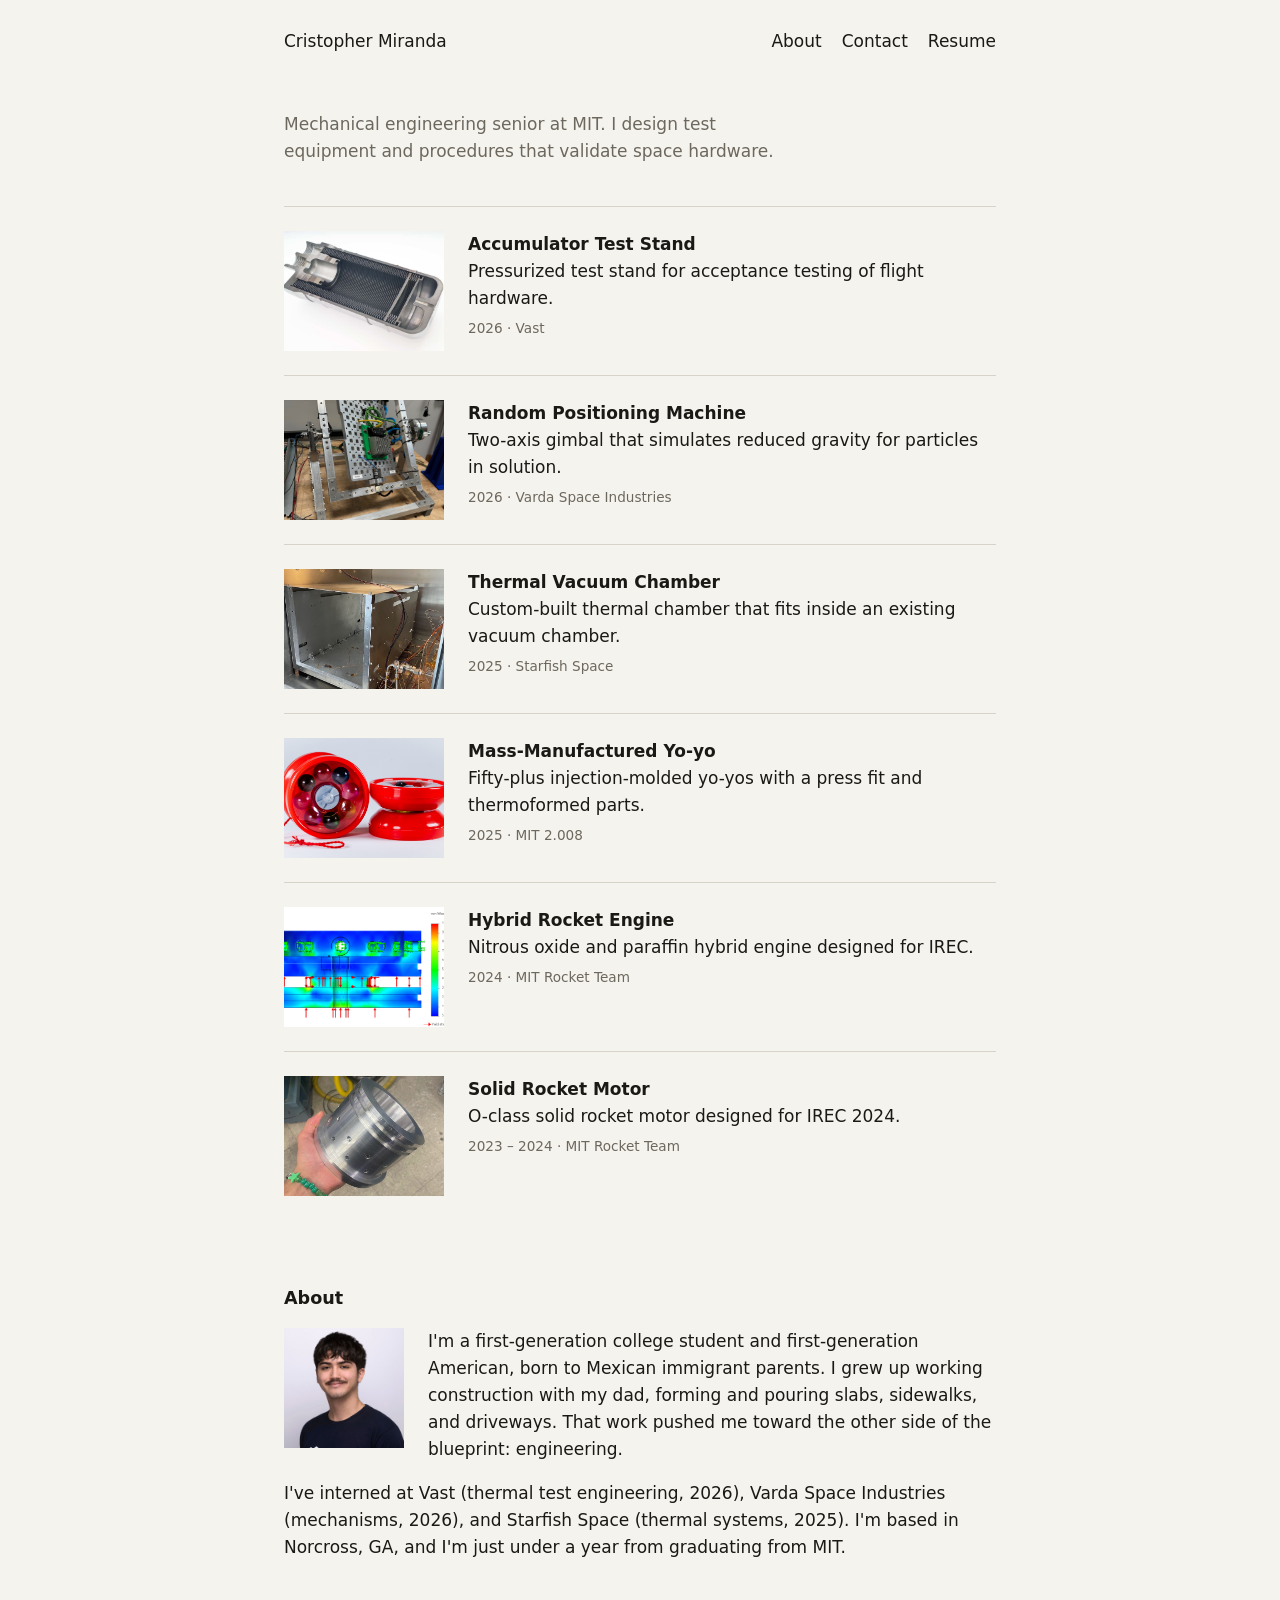
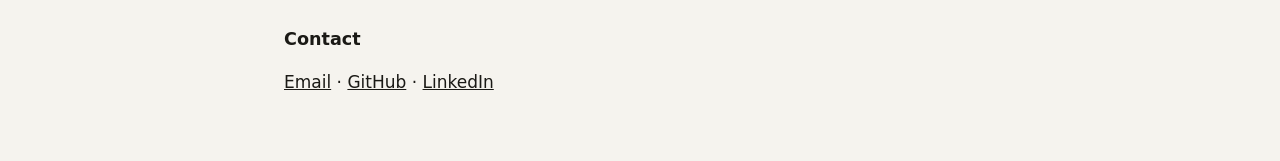
==== commit 2736b015: "changing accumulator file" ====
--- a/index.html
+++ b/index.html
@@ -59,7 +59,7 @@
         <span>
           <b>Mass-Manufactured Yo-yo</b>
           Fifty-plus injection-molded yo-yos with a press fit and thermoformed parts.
-          <small>2024 · MIT 2.008</small>
+          <small>2025 · MIT 2.008</small>
         </span>
       </a>
     </li>
